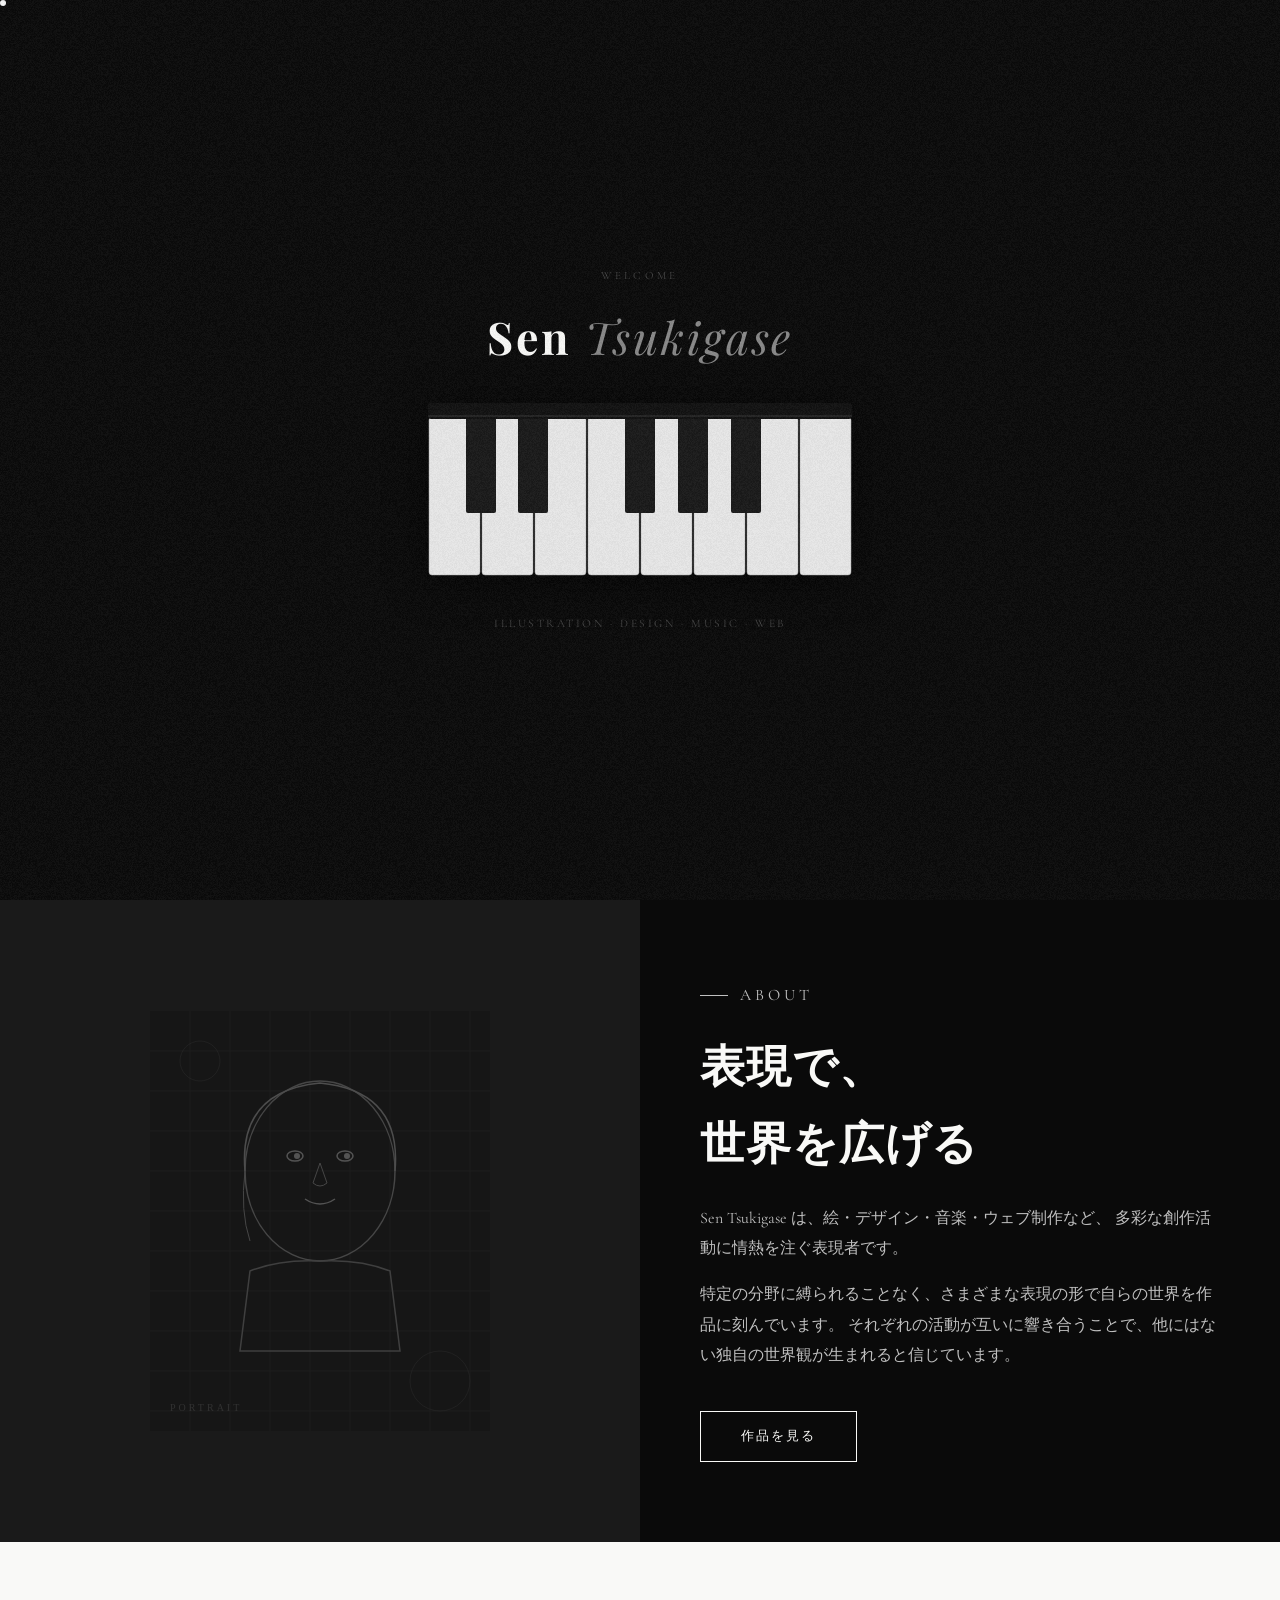
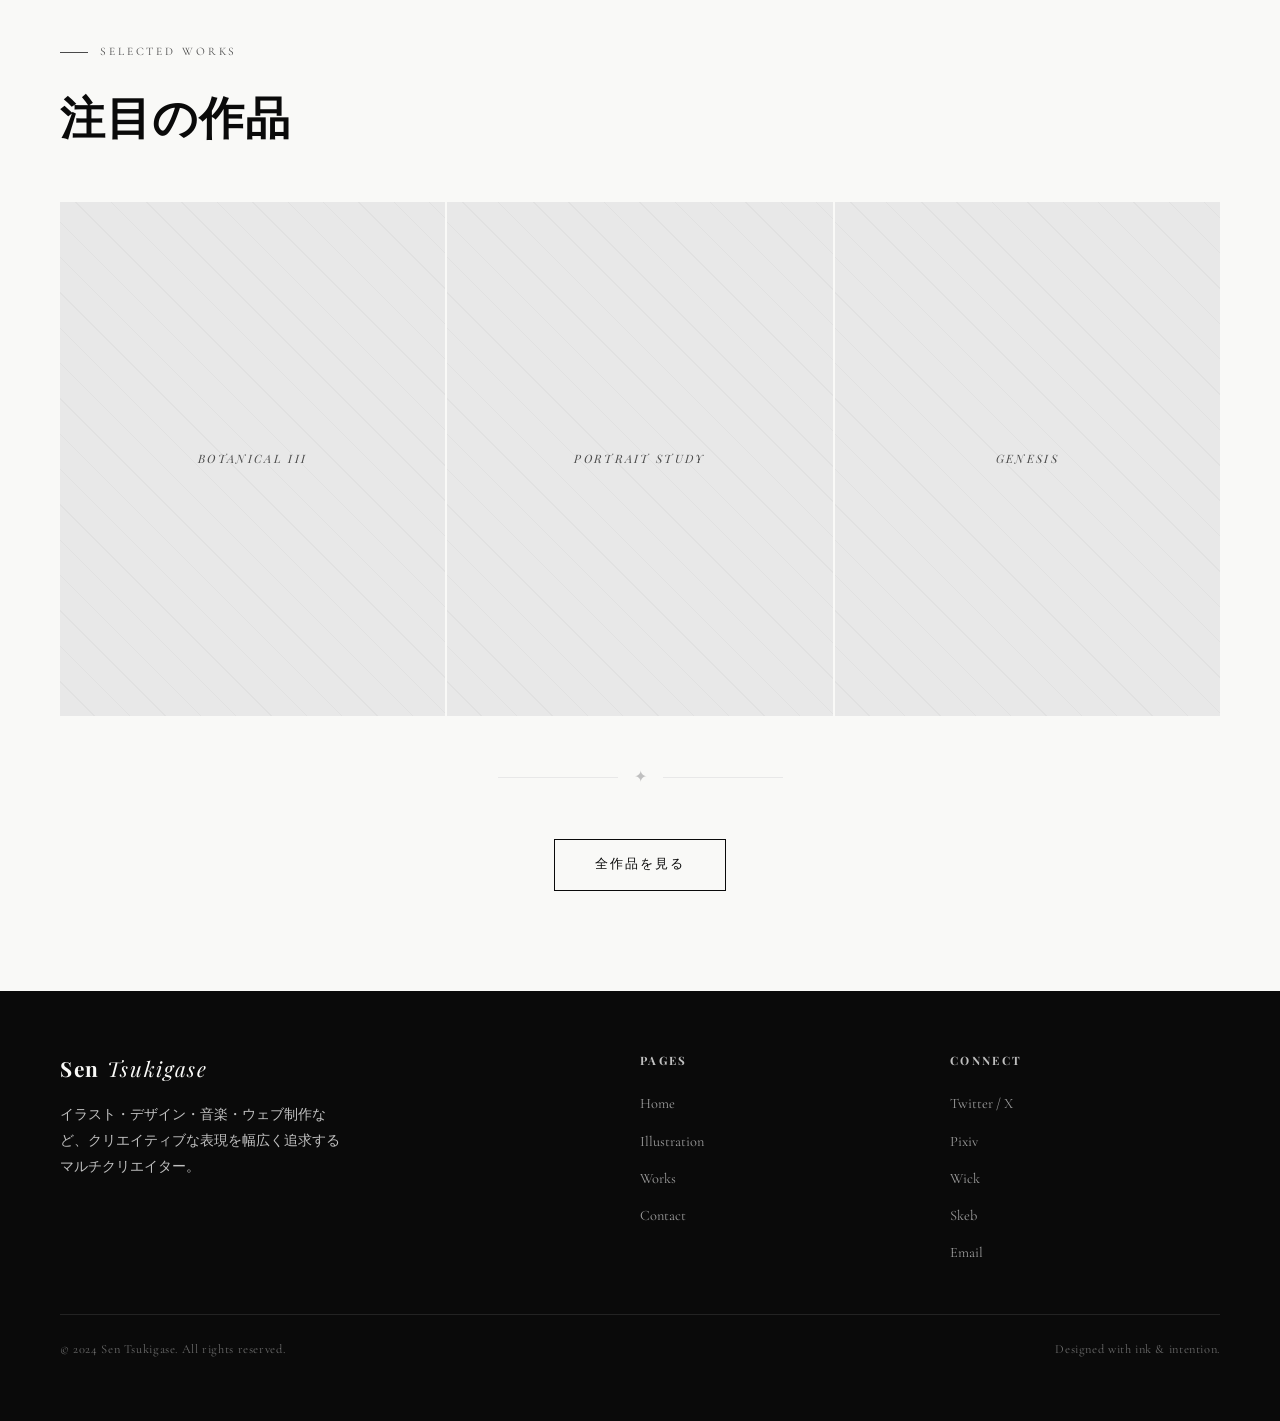
==== index.html @ 1cb2fd42 "add mobile nav, modal, lightbox, OGP, 404" ====
<!DOCTYPE html>
<html lang="ja">
<head>
  <meta charset="UTF-8" />
  <meta name="viewport" content="width=device-width, initial-scale=1.0" />
  <title>Sen Tsukigase — Illustrator</title>
  <meta name="description" content="イラスト・デザイン・音楽・ウェブ制作など、クリエイティブな表現を幅広く追求するマルチクリエイター。" />
  <meta property="og:type" content="website" />
  <meta property="og:title" content="Sen Tsukigase — Illustrator" />
  <meta property="og:description" content="イラスト・デザイン・音楽・ウェブ制作など、クリエイティブな表現を幅広く追求するマルチクリエイター。" />
  <meta property="og:site_name" content="Sen Tsukigase" />
  <meta property="og:locale" content="ja_JP" />
  <meta name="twitter:card" content="summary_large_image" />
  <meta name="twitter:site" content="@Tukigase1000" />
  <meta name="twitter:title" content="Sen Tsukigase — Illustrator" />
  <meta name="twitter:description" content="イラスト・デザイン・音楽・ウェブ制作など、クリエイティブな表現を幅広く追求するマルチクリエイター。" />
  <link rel="preconnect" href="https://fonts.googleapis.com" />
  <link rel="preconnect" href="https://fonts.gstatic.com" crossorigin />
  <link href="https://fonts.googleapis.com/css2?family=Playfair+Display:ital,wght@0,400;0,700;1,400&family=Cormorant+Garamond:ital,wght@0,300;0,400;0,600;1,300;1,400&display=swap" rel="stylesheet" />
  <link rel="stylesheet" href="styles.css" />
  <script src="https://identity.netlify.com/v1/netlify-identity-widget.js"></script>
</head>
<body>

  <!-- ===== PIANO INTRO ===== -->
  <div id="piano-intro" aria-hidden="true">
    <div class="pi-scene">
      <p class="pi-over-label">Welcome</p>
      <h2 class="pi-name">Sen <em>Tsukigase</em></h2>
      <div class="pi-stage">
        <svg class="pi-svg" viewBox="0 0 424 180" xmlns="http://www.w3.org/2000/svg">
          <!-- White keys: C D E F G A B C -->
          <g class="pk pk-w1"><rect x="1"   y="14" width="51" height="158" fill="#e8e8e8" stroke="#aaa" stroke-width="0.5" rx="3"/></g>
          <g class="pk pk-w2"><rect x="54"  y="14" width="51" height="158" fill="#e8e8e8" stroke="#aaa" stroke-width="0.5" rx="3"/></g>
          <g class="pk pk-w3"><rect x="107" y="14" width="51" height="158" fill="#e8e8e8" stroke="#aaa" stroke-width="0.5" rx="3"/></g>
          <g class="pk pk-w4"><rect x="160" y="14" width="51" height="158" fill="#e8e8e8" stroke="#aaa" stroke-width="0.5" rx="3"/></g>
          <g class="pk pk-w5"><rect x="213" y="14" width="51" height="158" fill="#e8e8e8" stroke="#aaa" stroke-width="0.5" rx="3"/></g>
          <g class="pk pk-w6"><rect x="266" y="14" width="51" height="158" fill="#e8e8e8" stroke="#aaa" stroke-width="0.5" rx="3"/></g>
          <g class="pk pk-w7"><rect x="319" y="14" width="51" height="158" fill="#e8e8e8" stroke="#aaa" stroke-width="0.5" rx="3"/></g>
          <g class="pk pk-w8"><rect x="372" y="14" width="51" height="158" fill="#e8e8e8" stroke="#aaa" stroke-width="0.5" rx="3"/></g>
          <!-- Black keys: C# D# F# G# A# -->
          <g class="pk pk-b1"><rect x="38"  y="14" width="30" height="96" fill="#1a1a1a" rx="2"/></g>
          <g class="pk pk-b2"><rect x="90"  y="14" width="30" height="96" fill="#1a1a1a" rx="2"/></g>
          <g class="pk pk-b3"><rect x="197" y="14" width="30" height="96" fill="#1a1a1a" rx="2"/></g>
          <g class="pk pk-b4"><rect x="250" y="14" width="30" height="96" fill="#1a1a1a" rx="2"/></g>
          <g class="pk pk-b5"><rect x="303" y="14" width="30" height="96" fill="#1a1a1a" rx="2"/></g>
          <!-- Piano body bar (renders on top of key tops) -->
          <rect x="0" y="0" width="424" height="16" fill="#111" rx="3"/>
          <line x1="0" y1="13" x2="424" y2="13" stroke="#2a2a2a" stroke-width="1.5"/>
        </svg>
        <div class="pi-notes">
          <span class="pi-note" style="--nd:0.50s;--nx:6%">♪</span>
          <span class="pi-note" style="--nd:0.80s;--nx:31%">♫</span>
          <span class="pi-note" style="--nd:1.10s;--nx:56%">♩</span>
          <span class="pi-note" style="--nd:1.40s;--nx:69%">♪</span>
          <span class="pi-note" style="--nd:1.70s;--nx:44%">♫</span>
          <span class="pi-note" style="--nd:2.00s;--nx:19%">♩</span>
          <span class="pi-note" style="--nd:2.30s;--nx:81%">♪</span>
          <span class="pi-note" style="--nd:2.60s;--nx:94%">♫</span>
        </div>
      </div>
      <p class="pi-tagline">Illustration · Design · Music · Web</p>
    </div>
  </div>

  <!-- ===== HEADER ===== -->
  <header>
    <a href="index.html" class="logo">Sen <span>Tsukigase</span></a>
    <nav>
      <ul>
        <li><a href="index.html" class="active">Home</a></li>
        <li><a href="illustration.html">Illustration</a></li>
        <li><a href="works.html">Works</a></li>
        <li><a href="contact.html">Contact</a></li>
      </ul>
    </nav>
  </header>

  <!-- ===== MAIN ===== -->
  <main>

    <!-- HERO -->
    <section class="hero">
      <div class="hero-bg"></div>
      <div class="hero-content">
        <p class="hero-eyebrow" data-reveal="up">Illustration · Design · Music · Web</p>
        <h1 class="hero-title">
          <span class="t-line"><span class="t-word">Creative</span></span>
          <span class="t-line"><em class="t-word">without limits</em></span>
        </h1>
        <p class="hero-sub" data-reveal="up" data-reveal-delay="300">ジャンルを超えて、自分だけの表現を追い求めるマルチクリエイター。</p>
        <div style="display:flex;gap:16px;justify-content:center;flex-wrap:wrap;" data-reveal="up" data-reveal-delay="450">
          <a href="works.html" class="btn btn-fill">View Works</a>
          <a href="contact.html" class="btn">Get in Touch</a>
        </div>
      </div>
    </section>

    <!-- ABOUT STRIP -->
    <div class="about-strip">
      <div class="about-image" data-reveal="left">
        <!-- Portrait placeholder illustration -->
        <svg width="340" height="420" viewBox="0 0 340 420" fill="none" xmlns="http://www.w3.org/2000/svg">
          <!-- Background texture lines -->
          <rect width="340" height="420" fill="#111"/>
          <line x1="0" y1="40" x2="340" y2="40" stroke="#222" stroke-width="1"/>
          <line x1="0" y1="80" x2="340" y2="80" stroke="#222" stroke-width="1"/>
          <line x1="0" y1="120" x2="340" y2="120" stroke="#222" stroke-width="1"/>
          <line x1="0" y1="160" x2="340" y2="160" stroke="#222" stroke-width="1"/>
          <line x1="0" y1="200" x2="340" y2="200" stroke="#222" stroke-width="1"/>
          <line x1="0" y1="240" x2="340" y2="240" stroke="#222" stroke-width="1"/>
          <line x1="0" y1="280" x2="340" y2="280" stroke="#222" stroke-width="1"/>
          <line x1="0" y1="320" x2="340" y2="320" stroke="#222" stroke-width="1"/>
          <line x1="0" y1="360" x2="340" y2="360" stroke="#222" stroke-width="1"/>
          <line x1="0" y1="400" x2="340" y2="400" stroke="#222" stroke-width="1"/>
          <!-- Vertical lines -->
          <line x1="40" y1="0" x2="40" y2="420" stroke="#222" stroke-width="1"/>
          <line x1="80" y1="0" x2="80" y2="420" stroke="#222" stroke-width="1"/>
          <line x1="120" y1="0" x2="120" y2="420" stroke="#222" stroke-width="1"/>
          <line x1="160" y1="0" x2="160" y2="420" stroke="#222" stroke-width="1"/>
          <line x1="200" y1="0" x2="200" y2="420" stroke="#222" stroke-width="1"/>
          <line x1="240" y1="0" x2="240" y2="420" stroke="#222" stroke-width="1"/>
          <line x1="280" y1="0" x2="280" y2="420" stroke="#222" stroke-width="1"/>
          <line x1="320" y1="0" x2="320" y2="420" stroke="#222" stroke-width="1"/>
          <!-- Stylized face -->
          <ellipse cx="170" cy="160" rx="75" ry="90" fill="none" stroke="#888" stroke-width="1.5"/>
          <!-- Eyes -->
          <ellipse cx="145" cy="145" rx="8" ry="5" fill="none" stroke="#aaa" stroke-width="1.5"/>
          <ellipse cx="195" cy="145" rx="8" ry="5" fill="none" stroke="#aaa" stroke-width="1.5"/>
          <circle cx="147" cy="145" r="3" fill="#aaa"/>
          <circle cx="197" cy="145" r="3" fill="#aaa"/>
          <!-- Nose -->
          <path d="M170 152 L163 172 Q170 178 177 172 Z" fill="none" stroke="#888" stroke-width="1"/>
          <!-- Mouth -->
          <path d="M155 188 Q170 198 185 188" fill="none" stroke="#aaa" stroke-width="1.5"/>
          <!-- Hair -->
          <path d="M95 160 Q88 80 170 72 Q252 80 245 160" fill="none" stroke="#999" stroke-width="1.5"/>
          <path d="M95 160 Q90 200 100 230" fill="none" stroke="#888" stroke-width="1"/>
          <!-- Shoulders / body -->
          <path d="M100 260 Q130 248 170 250 Q210 248 240 260 L250 340 L90 340 Z" fill="none" stroke="#777" stroke-width="1.5"/>
          <!-- Decorative elements -->
          <circle cx="50" cy="50" r="20" fill="none" stroke="#444" stroke-width="0.5"/>
          <circle cx="290" cy="370" r="30" fill="none" stroke="#444" stroke-width="0.5"/>
          <text x="20" y="400" font-family="serif" font-size="10" fill="#555" letter-spacing="3">PORTRAIT</text>
        </svg>
      </div>
      <div class="about-text" data-reveal="right">
        <p class="section-label">About</p>
        <h2 class="section-title">表現で、<br>世界を広げる</h2>
        <p>
          Sen Tsukigase は、絵・デザイン・音楽・ウェブ制作など、
          多彩な創作活動に情熱を注ぐ表現者です。
        </p>
        <p>
          特定の分野に縛られることなく、さまざまな表現の形で自らの世界を作品に刻んでいます。
          それぞれの活動が互いに響き合うことで、他にはない独自の世界観が生まれると信じています。
        </p>
        <a href="works.html" class="btn">作品を見る</a>
      </div>
    </div>

    <!-- FEATURED WORKS -->
    <section class="featured">
      <p class="section-label" data-reveal="up">Selected Works</p>
      <h2 class="section-title" data-reveal="up" data-reveal-delay="120">注目の作品</h2>
      <div class="works-grid" id="featuredGrid"></div>
      <div class="ornament" data-reveal="fade">✦</div>
      <div style="text-align:center;" data-reveal="up">
        <a href="works.html" class="btn">全作品を見る</a>
      </div>
    </section>


  </main>

  <!-- ===== FOOTER ===== -->
  <footer>
    <div class="footer-inner">
      <div class="footer-brand">
        <a href="index.html" class="logo">Sen <span>Tsukigase</span></a>
        <p>イラスト・デザイン・音楽・ウェブ制作など、クリエイティブな表現を幅広く追求するマルチクリエイター。</p>
      </div>
      <div class="footer-col">
        <h4>Pages</h4>
        <ul>
          <li><a href="index.html">Home</a></li>
          <li><a href="illustration.html">Illustration</a></li>
          <li><a href="works.html">Works</a></li>
          <li><a href="contact.html">Contact</a></li>
        </ul>
      </div>
      <div class="footer-col">
        <h4>Connect</h4>
        <ul>
          <li><a href="https://x.com/Tukigase1000" target="_blank" rel="noopener noreferrer">Twitter / X</a></li>
          <li><a href="https://www.pixiv.net/users/48445663" target="_blank" rel="noopener noreferrer">Pixiv</a></li>
          <li><a href="https://wick-share.com/sns/share/i3G26Jcv" target="_blank" rel="noopener noreferrer">Wick</a></li>
          <li><a href="https://skeb.jp/@TukiTuki1000" target="_blank" rel="noopener noreferrer">Skeb</a></li>
          <li><a href="contact.html">Email</a></li>
        </ul>
      </div>
    </div>
    <div class="footer-bottom">
      <p>&copy; 2024 Sen Tsukigase. All rights reserved.</p>
      <p>Designed with ink &amp; intention.</p>
    </div>
  </footer>


  <script src="reveal.js" defer></script>
  <script src="interactions.js" defer></script>
  <script>
    // Netlify Identity: ログイン後に管理画面へリダイレクト
    if (window.netlifyIdentity) {
      window.netlifyIdentity.on('init', user => {
        if (!user) {
          window.netlifyIdentity.on('login', () => {
            document.location.href = '/admin/';
          });
        }
      });
    }

    // Featured works を JSON から動的生成
    async function loadFeatured() {
      try {
        const res = await fetch('/data/works.json');
        if (!res.ok) throw new Error();
        const data = await res.json();
        const items = (data.items || []).slice(0, 3);
        const grid = document.getElementById('featuredGrid');

        items.forEach((work, i) => {
          const div = document.createElement('div');
          div.className = 'work-item';
          div.dataset.reveal = 'up';
          if (i > 0) div.dataset.revealDelay = String(i * 120);

          if (work.image) {
            const img = document.createElement('img');
            img.src = work.image;
            img.alt = work.title || '';
            img.loading = 'lazy';
            div.appendChild(img);
          } else {
            const ph = document.createElement('div');
            ph.className = 'work-placeholder';
            const t = document.createElement('span');
            t.textContent = work.title || '';
            ph.appendChild(t);
            div.appendChild(ph);
          }

          const overlay = document.createElement('div');
          overlay.className = 'work-overlay';
          const h3 = document.createElement('h3');
          h3.textContent = work.title || '';
          const p = document.createElement('p');
          p.textContent = [work.medium, work.year].filter(Boolean).join(' · ');
          overlay.appendChild(h3);
          overlay.appendChild(p);
          div.appendChild(overlay);

          grid.appendChild(div);
        });

        if (window.initReveal) window.initReveal();
      } catch {
        // フォールバック：グリッドは空のまま
      }
    }

    loadFeatured();

    (function () {
      var intro = document.getElementById('piano-intro');
      var title = document.querySelector('.hero-title');

      function revealTitle(delay) {
        setTimeout(function () {
          if (title) title.classList.add('title-revealed');
        }, delay);
      }

      if (sessionStorage.getItem('pianoShown')) {
        intro.remove();
        revealTitle(120);
      } else {
        function closePiano() {
          if (intro.classList.contains('pi-out')) return;
          sessionStorage.setItem('pianoShown', '1');
          intro.classList.add('pi-out');
          setTimeout(function () { if (intro.parentNode) intro.remove(); }, 1000);
          revealTitle(1100);
        }

        intro.addEventListener('click', closePiano);
        setTimeout(closePiano, 2800);
      }
    }());
  </script>
</body>
</html>
---- styles.css ----
/* ===== RESET & BASE ===== */
*, *::before, *::after {
  box-sizing: border-box;
  margin: 0;
  padding: 0;
}

:root {
  --black: #0a0a0a;
  --dark: #1a1a1a;
  --mid: #4a4a4a;
  --light: #c0c0c0;
  --pale: #e8e8e8;
  --white: #f9f9f7;
  --accent: #2a2a2a;
  --font-serif: 'Playfair Display', 'Georgia', serif;
  --font-sans: 'Cormorant Garamond', 'Times New Roman', serif;
  --transition: 0.3s ease;
}

html {
  scroll-behavior: smooth;
}

body {
  font-family: var(--font-sans);
  background-color: var(--white);
  color: var(--black);
  line-height: 1.7;
  font-size: 16px;
}

a {
  color: inherit;
  text-decoration: none;
}

img {
  display: block;
  max-width: 100%;
}

/* ===== TYPOGRAPHY ===== */
h1, h2, h3, h4 {
  font-family: var(--font-serif);
  font-weight: 700;
  letter-spacing: 0.02em;
}

/* ===== HEADER / NAV ===== */
header {
  position: fixed;
  top: 0;
  left: 0;
  right: 0;
  z-index: 100;
  background-color: var(--white);
  border-bottom: 1px solid var(--pale);
  display: flex;
  align-items: center;
  justify-content: space-between;
  padding: 0 60px;
  height: 70px;
}

.logo {
  font-family: var(--font-serif);
  font-size: 1.4rem;
  font-weight: 700;
  letter-spacing: 0.08em;
  color: var(--black);
}

.logo span {
  font-weight: 300;
  font-style: italic;
}

nav ul {
  list-style: none;
  display: flex;
  gap: 40px;
}

nav a {
  font-size: 0.82rem;
  letter-spacing: 0.12em;
  text-transform: uppercase;
  color: var(--mid);
  transition: color var(--transition);
  position: relative;
}

nav a::after {
  content: '';
  position: absolute;
  bottom: -3px;
  left: 0;
  width: 0;
  height: 1px;
  background: var(--black);
  transition: width var(--transition);
}

nav a:hover,
nav a.active {
  color: var(--black);
}

nav a:hover::after,
nav a.active::after {
  width: 100%;
}

/* ===== MAIN CONTENT ===== */
main {
  padding-top: 70px;
}

/* ===== HERO ===== */
.hero {
  min-height: calc(100vh - 70px);
  display: flex;
  align-items: center;
  justify-content: center;
  position: relative;
  overflow: hidden;
  background-color: var(--white);
}

.hero-bg {
  position: absolute;
  inset: 0;
  background:
    repeating-linear-gradient(
      0deg,
      transparent,
      transparent 60px,
      rgba(0,0,0,0.03) 60px,
      rgba(0,0,0,0.03) 61px
    ),
    repeating-linear-gradient(
      90deg,
      transparent,
      transparent 60px,
      rgba(0,0,0,0.03) 60px,
      rgba(0,0,0,0.03) 61px
    );
}

.hero-content {
  position: relative;
  text-align: center;
  max-width: 800px;
  padding: 40px;
}

.hero-eyebrow {
  font-size: 0.78rem;
  letter-spacing: 0.25em;
  text-transform: uppercase;
  color: var(--mid);
  margin-bottom: 24px;
  display: flex;
  align-items: center;
  justify-content: center;
  gap: 16px;
}

.hero-eyebrow::before,
.hero-eyebrow::after {
  content: '';
  width: 40px;
  height: 1px;
  background: var(--mid);
}

.hero-title {
  font-size: clamp(3rem, 8vw, 6rem);
  line-height: 1.1;
  letter-spacing: -0.01em;
  margin-bottom: 24px;
}

.hero-title em {
  font-style: italic;
  color: var(--mid);
}

.hero-sub {
  font-size: 1rem;
  color: var(--mid);
  letter-spacing: 0.05em;
  margin-bottom: 48px;
  font-family: var(--font-sans);
}

.btn {
  display: inline-block;
  padding: 14px 40px;
  font-size: 0.8rem;
  letter-spacing: 0.15em;
  text-transform: uppercase;
  border: 1px solid var(--black);
  color: var(--black);
  background: transparent;
  cursor: pointer;
  transition: background 0.3s ease, color 0.3s ease, border-color 0.3s ease,
              transform 0.3s ease, box-shadow 0.3s ease;
  font-family: var(--font-sans);
}

.btn:hover {
  background: var(--black);
  color: var(--white);
  transform: translateY(-3px);
  box-shadow: 0 6px 20px rgba(0, 0, 0, 0.18);
}

.btn-fill {
  background: var(--black);
  color: var(--white);
}

.btn-fill:hover {
  background: transparent;
  color: var(--black);
  border-color: var(--black);
  transform: translateY(-3px);
  box-shadow: 0 6px 20px rgba(0, 0, 0, 0.18);
}

/* ===== SECTION ===== */
section {
  padding: 100px 60px;
}

.section-label {
  font-size: 0.72rem;
  letter-spacing: 0.25em;
  text-transform: uppercase;
  color: var(--mid);
  margin-bottom: 16px;
  display: flex;
  align-items: center;
  gap: 12px;
}

.section-label::before {
  content: '';
  width: 28px;
  height: 1px;
  background: var(--mid);
}

.section-title {
  font-size: clamp(1.8rem, 4vw, 2.8rem);
  letter---spacing: -0.01em;
  margin-bottom: 48px;
}

/* ===== ABOUT STRIP ===== */
.about-strip {
  background: var(--black);
  color: var(--white);
  display: grid;
  grid-template-columns: 1fr 1fr;
  gap: 0;
  padding: 0;
}

.about-image {
  background: var(--dark);
  min-height: 500px;
  display: flex;
  align-items: center;
  justify-content: center;
  overflow: hidden;
}

.about-image svg {
  opacity: 0.4;
}

.about-text {
  padding: 80px 60px;
  display: flex;
  flex-direction: column;
  justify-content: center;
}

.about-text .section-label {
  color: var(--light);
}

.about-text .section-label::before {
  background: var(--light);
}

.about-text h2 {
  color: var(--white);
  margin-bottom: 24px;
}

.about-text p {
  color: var(--light);
  line-height: 1.9;
  margin-bottom: 16px;
  font-size: 1rem;
}

.about-text .btn {
  border-color: var(--white);
  color: var(--white);
  margin-top: 24px;
  align-self: flex-start;
}

.about-text .btn:hover {
  background: var(--white);
  color: var(--black);
}

/* ===== FEATURED WORKS ===== */
.featured {
  padding: 100px 60px;
}

.works-grid {
  display: grid;
  grid-template-columns: repeat(3, 1fr);
  gap: 2px;
  margin-top: 48px;
}

.work-item {
  position: relative;
  overflow: hidden;
  background: var(--pale);
  aspect-ratio: 3/4;
  cursor: pointer;
}

.work-item svg {
  width: 100%;
  height: 100%;
  object-fit: cover;
  transition: transform 0.6s ease;
}

.work-overlay {
  position: absolute;
  inset: 0;
  background: rgba(10,10,10,0.7);
  display: flex;
  flex-direction: column;
  align-items: center;
  justify-content: center;
  opacity: 0;
  transition: opacity var(--transition);
  padding: 24px;
  text-align: center;
}

.work-overlay h3 {
  color: var(--white);
  font-size: 1.1rem;
  margin-bottom: 8px;
}

.work-overlay p {
  color: var(--light);
  font-size: 0.82rem;
  letter-spacing: 0.1em;
  text-transform: uppercase;
}

.work-item:hover .work-overlay {
  opacity: 1;
}

.work-item:hover svg {
  transform: scale(1.05);
}

/* ===== TESTIMONIAL ===== */
.testimonial {
  background: var(--pale);
  text-align: center;
  padding: 100px 60px;
}

.testimonial blockquote {
  max-width: 700px;
  margin: 0 auto;
  font-size: clamp(1.3rem, 3vw, 2rem);
  font-family: var(--font-serif);
  font-style: italic;
  line-height: 1.5;
  color: var(--dark);
  margin-bottom: 32px;
}

.testimonial cite {
  font-size: 0.8rem;
  letter-spacing: 0.2em;
  text-transform: uppercase;
  color: var(--mid);
  font-style: normal;
}

/* ===== WORKS PAGE ===== */
.page-hero {
  padding: 80px 60px 60px;
  border-bottom: 1px solid var(--pale);
}

.page-hero h1 {
  font-size: clamp(2.5rem, 6vw, 5rem);
  margin-bottom: 16px;
}

.page-hero p {
  color: var(--mid);
  max-width: 500px;
  font-size: 1rem;
}

.filter-bar {
  padding: 32px 60px;
  display: flex;
  gap: 8px;
  border-bottom: 1px solid var(--pale);
  flex-wrap: wrap;
}

.filter-btn {
  padding: 8px 20px;
  font-size: 0.78rem;
  letter-spacing: 0.12em;
  text-transform: uppercase;
  border: 1px solid var(--pale);
  background: transparent;
  cursor: pointer;
  transition: all var(--transition);
  color: var(--mid);
  font-family: var(--font-sans);
}

.filter-btn:hover,
.filter-btn.active {
  border-color: var(--black);
  color: var(--black);
  background: var(--black);
  color: var(--white);
}

.works-masonry {
  padding: 60px;
  display: grid;
  grid-template-columns: repeat(auto-fill, minmax(300px, 1fr));
  gap: 2px;
}

.masonry-item {
  position: relative;
  overflow: hidden;
  background: var(--pale);
  cursor: pointer;
}

.masonry-item:nth-child(3n+1) { aspect-ratio: 3/4; }
.masonry-item:nth-child(3n+2) { aspect-ratio: 4/3; }
.masonry-item:nth-child(3n)   { aspect-ratio: 1/1; }

.masonry-item svg {
  width: 100%;
  height: 100%;
  transition: transform 0.6s ease;
}

.masonry-overlay {
  position: absolute;
  bottom: 0;
  left: 0;
  right: 0;
  padding: 24px;
  background: linear-gradient(transparent, rgba(0,0,0,0.8));
  transform: translateY(100%);
  transition: transform var(--transition);
}

.masonry-overlay h3 {
  color: var(--white);
  font-size: 1rem;
  margin-bottom: 4px;
}

.masonry-overlay span {
  color: var(--light);
  font-size: 0.75rem;
  letter-spacing: 0.1em;
  text-transform: uppercase;
}

.masonry-item:hover .masonry-overlay {
  transform: translateY(0);
}

.masonry-item:hover svg {
  transform: scale(1.04);
}

/* ===== CONTACT PAGE ===== */
.contact-layout {
  display: grid;
  grid-template-columns: 1fr 1fr;
  min-height: calc(100vh - 70px - 140px);
}

.contact-info {
  padding: 80px 60px;
  background: var(--black);
  color: var(--white);
}

.contact-info h1 {
  font-size: clamp(2rem, 4vw, 3.5rem);
  color: var(--white);
  margin-bottom: 24px;
}

.contact-info p {
  color: var(--light);
  line-height: 1.9;
  margin-bottom: 48px;
}

.contact-detail {
  display: flex;
  flex-direction: column;
  gap: 28px;
  margin-top: 40px;
}

.contact-detail-item h4 {
  font-size: 0.72rem;
  letter-spacing: 0.2em;
  text-transform: uppercase;
  color: var(--light);
  margin-bottom: 6px;
}

.contact-detail-item p {
  color: var(--white);
  font-size: 1rem;
  margin: 0;
}

.divider-h {
  height: 1px;
  background: rgba(255,255,255,0.15);
  margin: 32px 0;
}

.social-links {
  display: flex;
  gap: 16px;
  margin-top: 40px;
}

.social-link {
  width: 40px;
  height: 40px;
  border: 1px solid rgba(255,255,255,0.3);
  display: flex;
  align-items: center;
  justify-content: center;
  color: var(--light);
  font-size: 0.75rem;
  letter-spacing: 0.05em;
  transition: all var(--transition);
}

.social-link:hover {
  border-color: var(--white);
  color: var(--white);
  background: rgba(255,255,255,0.1);
}

.contact-form {
  padding: 80px 60px;
  background: var(--white);
}

.contact-form h2 {
  font-size: 1.6rem;
  margin-bottom: 40px;
}

.form-group {
  margin-bottom: 28px;
}

.form-group label {
  display: block;
  font-size: 0.75rem;
  letter-spacing: 0.15em;
  text-transform: uppercase;
  color: var(--mid);
  margin-bottom: 10px;
}

.form-group input,
.form-group textarea,
.form-group select {
  width: 100%;
  padding: 14px 0;
  border: none;
  border-bottom: 1px solid var(--pale);
  background: transparent;
  font-family: var(--font-sans);
  font-size: 1rem;
  color: var(--black);
  outline: none;
  transition: border-color var(--transition);
  resize: none;
}

.form-group input:focus,
.form-group textarea:focus,
.form-group select:focus {
  border-bottom-color: var(--black);
}

.form-group textarea {
  height: 120px;
}

.form-row {
  display: grid;
  grid-template-columns: 1fr 1fr;
  gap: 24px;
}

/* ===== SHOP PAGE ===== */
.shop-hero {
  padding: 80px 60px 40px;
  display: flex;
  justify-content: space-between;
  align-items: flex-end;
  border-bottom: 1px solid var(--pale);
}

.shop-hero h1 {
  font-size: clamp(2.5rem, 6vw, 5rem);
}

.shop-hero p {
  color: var(--mid);
  max-width: 300px;
  text-align: right;
}

.shop-grid {
  padding: 60px;
  display: grid;
  grid-template-columns: repeat(auto-fill, minmax(280px, 1fr));
  gap: 40px 24px;
}

.product-card {
  cursor: pointer;
}

.product-image {
  background: var(--pale);
  aspect-ratio: 3/4;
  overflow: hidden;
  position: relative;
  margin-bottom: 20px;
}

.product-image svg {
  width: 100%;
  height: 100%;
  transition: transform 0.5s ease;
}

.product-badge {
  position: absolute;
  top: 16px;
  left: 16px;
  background: var(--black);
  color: var(--white);
  font-size: 0.68rem;
  letter-spacing: 0.1em;
  text-transform: uppercase;
  padding: 4px 10px;
}

.product-card:hover .product-image svg {
  transform: scale(1.04);
}

.product-info h3 {
  font-family: var(--font-serif);
  font-size: 1.1rem;
  margin-bottom: 6px;
}

.product-meta {
  display: flex;
  justify-content: space-between;
  align-items: center;
  margin-top: 12px;
}

.product-price {
  font-size: 1.1rem;
  font-weight: 700;
  color: var(--dark);
}

.product-type {
  font-size: 0.72rem;
  letter-spacing: 0.12em;
  text-transform: uppercase;
  color: var(--mid);
}

.add-to-cart {
  width: 100%;
  padding: 12px;
  margin-top: 14px;
  border: 1px solid var(--black);
  background: transparent;
  font-family: var(--font-sans);
  font-size: 0.78rem;
  letter-spacing: 0.12em;
  text-transform: uppercase;
  cursor: pointer;
  transition: all var(--transition);
  color: var(--black);
}

.add-to-cart:hover {
  background: var(--black);
  color: var(--white);
}

/* ===== CART BAR ===== */
.cart-bar {
  position: fixed;
  bottom: 0;
  left: 0;
  right: 0;
  background: var(--black);
  color: var(--white);
  padding: 16px 60px;
  display: flex;
  align-items: center;
  justify-content: space-between;
  transform: translateY(100%);
  transition: transform var(--transition);
  z-index: 90;
}

.cart-bar.visible {
  transform: translateY(0);
}

.cart-info {
  font-size: 0.85rem;
  letter-spacing: 0.05em;
}

.cart-actions {
  display: flex;
  gap: 16px;
}

.cart-btn {
  padding: 10px 28px;
  font-size: 0.78rem;
  letter-spacing: 0.12em;
  text-transform: uppercase;
  border: 1px solid rgba(255,255,255,0.4);
  background: transparent;
  color: var(--white);
  cursor: pointer;
  font-family: var(--font-sans);
  transition: all var(--transition);
}

.cart-btn:hover {
  border-color: var(--white);
  background: rgba(255,255,255,0.1);
}

.cart-btn.primary {
  background: var(--white);
  color: var(--black);
  border-color: var(--white);
}

.cart-btn.primary:hover {
  background: var(--pale);
}

/* ===== FOOTER ===== */
footer {
  background: var(--black);
  color: var(--white);
  padding: 60px;
}

.footer-inner {
  display: grid;
  grid-template-columns: 2fr 1fr 1fr;
  gap: 40px;
  margin-bottom: 48px;
}

.footer-brand .logo {
  color: var(--white);
  font-size: 1.3rem;
  display: block;
  margin-bottom: 16px;
}

.footer-brand p {
  color: var(--light);
  font-size: 0.9rem;
  line-height: 1.8;
  max-width: 280px;
}

.footer-col h4 {
  font-size: 0.72rem;
  letter-spacing: 0.2em;
  text-transform: uppercase;
  color: var(--light);
  margin-bottom: 20px;
}

.footer-col ul {
  list-style: none;
  display: flex;
  flex-direction: column;
  gap: 10px;
}

.footer-col a {
  color: rgba(255,255,255,0.6);
  font-size: 0.9rem;
  transition: color var(--transition);
}

.footer-col a:hover {
  color: var(--white);
}

.footer-bottom {
  border-top: 1px solid rgba(255,255,255,0.1);
  padding-top: 24px;
  display: flex;
  justify-content: space-between;
  align-items: center;
}

.footer-bottom p {
  color: rgba(255,255,255,0.4);
  font-size: 0.78rem;
  letter-spacing: 0.05em;
}

/* ===== DECORATIVE ===== */
.ornament {
  display: flex;
  align-items: center;
  justify-content: center;
  gap: 16px;
  color: var(--light);
  margin: 48px 0;
}

.ornament::before,
.ornament::after {
  content: '';
  flex: 1;
  max-width: 120px;
  height: 1px;
  background: var(--pale);
}

/* ===== RESPONSIVE ===== */
@media (max-width: 900px) {
  header { padding: 0 24px; }
  nav ul { gap: 20px; }

  section,
  .featured,
  .works-masonry,
  .shop-grid { padding: 60px 24px; }

  .about-strip { grid-template-columns: 1fr; }
  .about-image { min-height: 300px; }
  .about-text { padding: 48px 24px; }

  .contact-layout { grid-template-columns: 1fr; }
  .contact-info,
  .contact-form { padding: 48px 24px; }
  .form-row { grid-template-columns: 1fr; }

  .shop-hero { flex-direction: column; align-items: flex-start; padding: 48px 24px 24px; }
  .shop-hero p { text-align: left; max-width: none; margin-top: 12px; }

  .cart-bar { padding: 16px 24px; }

  .footer-inner { grid-template-columns: 1fr 1fr; }
  footer { padding: 40px 24px; }

  .page-hero,
  .filter-bar { padding-left: 24px; padding-right: 24px; }

  .works-grid { grid-template-columns: 1fr 1fr; }
  .footer-bottom { flex-direction: column; gap: 8px; text-align: center; }
}

@media (max-width: 600px) {
  header { height: 56px; }
  main { padding-top: 56px; }
  nav ul { gap: 14px; }
  nav a { font-size: 0.72rem; }
  .logo { font-size: 1.1rem; }
  .works-grid { grid-template-columns: 1fr; }
  .footer-inner { grid-template-columns: 1fr; }
}

/* ===== IMAGE SUPPORT ===== */
.masonry-item img,
.work-item img {
  width: 100%;
  height: 100%;
  object-fit: cover;
  display: block;
  transition: transform 0.6s ease;
}

.masonry-item:hover img,
.work-item:hover img {
  transform: scale(1.04);
}

.work-placeholder {
  width: 100%;
  height: 100%;
  min-height: 200px;
  background: var(--pale);
  display: flex;
  align-items: center;
  justify-content: center;
  position: relative;
  overflow: hidden;
}

.work-placeholder::before {
  content: '';
  position: absolute;
  inset: 0;
  background: repeating-linear-gradient(
    45deg,
    transparent,
    transparent 24px,
    rgba(0, 0, 0, 0.03) 24px,
    rgba(0, 0, 0, 0.03) 25px
  );
}

.work-placeholder span {
  font-family: var(--font-serif);
  font-size: 0.72rem;
  letter-spacing: 0.2em;
  text-transform: uppercase;
  color: var(--mid);
  font-style: italic;
  position: relative;
  text-align: center;
  padding: 16px 24px;
}

/* ===== HERO INK SPLATTERS ===== */
.hero-ink {
  position: absolute;
  inset: 0;
  width: 100%;
  height: 100%;
  pointer-events: none;
  z-index: 0;
}

.ink-blob {
  transform-box: fill-box;
  transform-origin: center;
  opacity: 0;
  transform: scale(0);
}

.hero-ink.ink-active .ink-blob {
  animation: ink-splat 1.6s cubic-bezier(0.25, 1, 0.5, 1) forwards;
}

@keyframes ink-splat {
  0%   { opacity: 0; transform: scale(0); }
  40%  { opacity: 0.85; }
  100% { opacity: 1; transform: scale(1); }
}

@media (prefers-reduced-motion: reduce) {
  .hero-ink.ink-active .ink-blob {
    animation: none;
    opacity: 1;
    transform: scale(1);
  }
}

/* ===== HERO TITLE SPLIT ===== */
.hero-title .t-line {
  display: block;
  overflow: hidden;
  padding-bottom: 0.06em;
}

.hero-title .t-word {
  display: block;
  opacity: 0;
  transform: translateY(112%);
}

.hero-title.title-revealed .t-line:nth-child(1) .t-word {
  animation: hero-line-in 1.1s cubic-bezier(0.16, 1, 0.3, 1) forwards;
}

.hero-title.title-revealed .t-line:nth-child(2) .t-word {
  animation: hero-line-in 1.1s cubic-bezier(0.16, 1, 0.3, 1) 0.22s forwards;
}

@keyframes hero-line-in {
  to { opacity: 1; transform: translateY(0); }
}

@media (prefers-reduced-motion: reduce) {
  .hero-title .t-word {
    opacity: 1 !important;
    transform: none !important;
    animation: none !important;
  }
}

/* ===== SCROLL REVEAL ===== */
html { overflow-x: hidden; }

[data-reveal] {
  opacity: 0;
  transition: opacity 2.6s cubic-bezier(0.22, 0.61, 0.36, 1),
              transform 2.6s cubic-bezier(0.22, 0.61, 0.36, 1);
}

[data-reveal="up"]    { transform: translateY(48px); }
[data-reveal="left"]  { transform: translateX(-90px); }
[data-reveal="right"] { transform: translateX(90px); }
[data-reveal="fade"]  { transform: none; }

[data-reveal].revealed {
  opacity: 1;
  transform: none;
}

@media (prefers-reduced-motion: reduce) {
  [data-reveal] { opacity: 1 !important; transform: none !important; transition: none !important; }
}

/* ===== SCROLL PROGRESS ===== */
.scroll-progress {
  position: fixed;
  top: 0; left: 0;
  height: 2px;
  width: 0;
  background: var(--black);
  z-index: 200;
  pointer-events: none;
  transition: width 0.08s linear;
}

/* ===== PAGE CURTAIN ===== */
.page-curtain {
  position: fixed;
  inset: 0;
  background: var(--black);
  z-index: 99997;
  pointer-events: none;
  will-change: transform;
}

/* ===== 3D CARD SHINE ===== */
.card-shine {
  position: absolute;
  inset: 0;
  pointer-events: none;
  z-index: 1;
}

/* ===== CUSTOM SCROLLBAR ===== */
::-webkit-scrollbar       { width: 4px; }
::-webkit-scrollbar-track { background: transparent; }
::-webkit-scrollbar-thumb { background: var(--pale); border-radius: 2px; }
::-webkit-scrollbar-thumb:hover { background: var(--mid); }

/* ===== FILM GRAIN ===== */
.grain-overlay {
  position: fixed;
  inset: 0;
  pointer-events: none;
  z-index: 99996;
  opacity: 0.038;
  background-repeat: repeat;
  background-size: 180px 180px;
  animation: grain-shift 0.4s steps(1) infinite;
}

@keyframes grain-shift {
  0%   { background-position: 0 0; }
  25%  { background-position: -35px 20px; }
  50%  { background-position: 20px -30px; }
  75%  { background-position: -20px -20px; }
}

/* ===== HEADER GLASS SCROLL ===== */
header {
  transition: height 0.4s ease, background-color 0.4s ease,
              box-shadow 0.4s ease, border-bottom-color 0.4s ease;
}

header.scrolled {
  height: 54px;
  background-color: rgba(249, 249, 247, 0.80);
  backdrop-filter: blur(14px);
  -webkit-backdrop-filter: blur(14px);
  box-shadow: 0 1px 28px rgba(0, 0, 0, 0.07);
  border-bottom-color: transparent;
}

@media (max-width: 600px) {
  header.scrolled { height: 46px; }
}

/* ===== INK DROP ===== */
.ink-drop {
  position: fixed;
  width: 10px;
  height: 10px;
  margin: -5px 0 0 -5px;
  border-radius: 50%;
  background: #fff;
  pointer-events: none;
  z-index: 99995;
  mix-blend-mode: difference;
  animation: ink-bloom 0.7s cubic-bezier(0.25, 0.46, 0.45, 0.94) forwards;
}

@keyframes ink-bloom {
  0%   { transform: scale(0);  opacity: 0.5; }
  55%  { transform: scale(7);  opacity: 0.1; }
  100% { transform: scale(10); opacity: 0;   }
}

/* ===== CUSTOM CURSOR ===== */
@media (pointer: fine) {
  * { cursor: none !important; }

  .cursor-dot {
    position: fixed;
    top: 0; left: 0;
    width: 6px; height: 6px;
    background: #fff;
    border-radius: 50%;
    pointer-events: none;
    z-index: 99999;
    will-change: transform;
    transition: opacity 0.3s;
    mix-blend-mode: difference;
  }

  .cursor-ring {
    position: fixed;
    top: 0; left: 0;
    width: 32px; height: 32px;
    border: 1px solid #fff;
    border-radius: 50%;
    pointer-events: none;
    z-index: 99998;
    will-change: transform;
    transition: opacity 0.3s;
    mix-blend-mode: difference;
  }
}

/* ===== PIANO INTRO ===== */
#piano-intro {
  position: fixed;
  inset: 0;
  z-index: 9999;
  background: #0a0a0a;
  display: flex;
  align-items: center;
  justify-content: center;
  animation: piIn 1.4s ease-out forwards;
  cursor: pointer;
}

#piano-intro.pi-out {
  animation: piOut 1.3s ease-in forwards;
  pointer-events: none;
}

@keyframes piIn {
  from { opacity: 0; transform: scale(0.97); }
  to   { opacity: 1; transform: scale(1); }
}

@keyframes piOut {
  from { opacity: 1; }
  to   { opacity: 0; }
}

.pi-scene {
  text-align: center;
  padding: 0 24px;
  max-width: 480px;
  width: 100%;
}

.pi-over-label {
  font-size: 0.7rem;
  letter-spacing: 0.3em;
  text-transform: uppercase;
  color: #444;
  margin-bottom: 14px;
  animation: piSlideIn 1.1s ease-out 0.5s both;
}

.pi-name {
  font-family: 'Playfair Display', Georgia, serif;
  font-size: clamp(1.6rem, 5vw, 2.8rem);
  font-weight: 700;
  color: #f9f9f7;
  letter-spacing: 0.06em;
  margin-bottom: 28px;
  animation: piSlideIn 1.1s ease-out 0.7s both;
}

.pi-name em {
  font-style: italic;
  font-weight: 300;
  color: #888;
}

@keyframes piSlideIn {
  from { opacity: 0; transform: translateY(6px) scale(0.98); }
  to   { opacity: 1; transform: translateY(0)   scale(1); }
}

.pi-stage {
  position: relative;
  display: inline-block;
  animation: piSlideIn 1.1s ease-out 0.9s both;
}

.pi-notes {
  position: absolute;
  inset: 0;
  pointer-events: none;
  overflow: visible;
}

.pi-note {
  position: absolute;
  top: 18%;
  left: var(--nx, 50%);
  color: rgba(255, 255, 255, 0.65);
  font-size: 1.3rem;
  opacity: 0;
  animation: noteFloat 2.2s ease-out var(--nd, 0s) 1 forwards;
}

@keyframes noteFloat {
  0%   { opacity: 0;   transform: translateY(0); }
  15%  { opacity: 0.7; }
  60%  { opacity: 0.4; }
  100% { opacity: 0;   transform: translateY(-90px); }
}

.pi-svg {
  display: block;
  width: min(424px, 92vw);
  height: auto;
  filter: drop-shadow(0 6px 20px rgba(0, 0, 0, 0.7));
}

@keyframes wKeyPress {
  0%, 100% { transform: translateY(0);   fill: #e8e8e8; }
  30%, 65%  { transform: translateY(6px); fill: #c8c8c8; }
}

@keyframes bKeyPress {
  0%, 100% { transform: translateY(0);   fill: #1a1a1a; }
  30%, 65%  { transform: translateY(4px); fill: #383838; }
}

/* Melody: C E G A F D B C, with black key accents */
.pk-w1 rect { animation: wKeyPress 0.55s ease-in-out 1.30s 1 both; }
.pk-w3 rect { animation: wKeyPress 0.55s ease-in-out 1.65s 1 both; }
.pk-w5 rect { animation: wKeyPress 0.55s ease-in-out 2.00s 1 both; }
.pk-w6 rect { animation: wKeyPress 0.55s ease-in-out 2.35s 1 both; }
.pk-w4 rect { animation: wKeyPress 0.55s ease-in-out 2.70s 1 both; }
.pk-w2 rect { animation: wKeyPress 0.55s ease-in-out 3.05s 1 both; }
.pk-w7 rect { animation: wKeyPress 0.55s ease-in-out 3.40s 1 both; }
.pk-w8 rect { animation: wKeyPress 0.55s ease-in-out 3.75s 1 both; }
.pk-b1 rect { animation: bKeyPress 0.45s ease-in-out 1.80s 1 both; }
.pk-b3 rect { animation: bKeyPress 0.45s ease-in-out 2.50s 1 both; }
.pk-b5 rect { animation: bKeyPress 0.35s ease 2.15s 1 both; }

.pi-tagline {
  font-size: 0.72rem;
  letter-spacing: 0.22em;
  text-transform: uppercase;
  color: #444;
  margin-top: 22px;
  animation: piSlideIn 1.1s ease-out 1.1s both;
}

/* ===== MOBILE NAV TOGGLE ===== */
.nav-toggle {
  display: none;
  position: fixed;
  top: 18px;
  right: 20px;
  flex-direction: column;
  justify-content: center;
  align-items: center;
  gap: 5px;
  width: 36px;
  height: 36px;
  background: none;
  border: none;
  cursor: pointer;
  padding: 4px;
  z-index: 10002;
}

.nav-toggle span {
  display: block;
  width: 22px;
  height: 1px;
  background: var(--black);
  transition: transform 0.35s cubic-bezier(0.76, 0, 0.24, 1),
              opacity 0.35s ease,
              background-color 0.2s ease;
  transform-origin: center;
}

.nav-toggle.open span { background: var(--white); }
.nav-toggle.open span:first-child { transform: translateY(6px) rotate(45deg); }
.nav-toggle.open span:last-child  { transform: translateY(-6px) rotate(-45deg); }

@media (max-width: 768px) {
  .nav-toggle { display: flex; }
  header nav  { display: none; }
}

@media (min-width: 769px) {
  .nav-toggle  { display: none !important; }
  .nav-overlay { display: none !important; }
}

.nav-overlay {
  position: fixed;
  inset: 0;
  background: var(--black);
  z-index: 10000;
  display: flex;
  flex-direction: column;
  align-items: center;
  justify-content: center;
  gap: 48px;
  opacity: 0;
  pointer-events: none;
  transition: opacity 0.4s cubic-bezier(0.76, 0, 0.24, 1);
}

.nav-overlay.open {
  opacity: 1;
  pointer-events: auto;
}

.nav-overlay ul {
  list-style: none;
  display: flex;
  flex-direction: column;
  gap: 20px;
  text-align: center;
  padding: 0;
}

.nav-overlay a {
  font-family: var(--font-serif);
  font-size: clamp(2rem, 10vw, 3.5rem);
  font-weight: 400;
  color: rgba(255,255,255,0.5);
  letter-spacing: 0.04em;
  transition: color 0.2s ease;
  display: block;
}

.nav-overlay a:hover,
.nav-overlay a.active { color: var(--white); }

.nav-overlay-tagline {
  font-family: var(--font-sans);
  font-size: 0.7rem;
  letter-spacing: 0.28em;
  text-transform: uppercase;
  color: rgba(255,255,255,0.2);
}

/* ===== BACK TO TOP ===== */
.back-to-top {
  position: fixed;
  bottom: 36px;
  right: 36px;
  width: 42px;
  height: 42px;
  background: var(--black);
  color: var(--white);
  border: none;
  cursor: pointer;
  font-size: 0.85rem;
  display: flex;
  align-items: center;
  justify-content: center;
  opacity: 0;
  transform: translateY(12px);
  transition: opacity 0.35s ease, transform 0.35s ease, background 0.25s ease;
  pointer-events: none;
  z-index: 500;
  letter-spacing: 0.05em;
  font-family: var(--font-sans);
}

.back-to-top.visible {
  opacity: 1;
  transform: translateY(0);
  pointer-events: auto;
}

.back-to-top:hover { background: var(--mid); }

@media (max-width: 600px) {
  .back-to-top { bottom: 20px; right: 16px; width: 36px; height: 36px; }
}

/* ===== LIGHTBOX ===== */
.lightbox-backdrop {
  display: none;
  position: fixed;
  inset: 0;
  background: rgba(0,0,0,0.96);
  z-index: 3000;
  align-items: center;
  justify-content: center;
  padding: 20px;
}

.lightbox-backdrop.open { display: flex; }

.lightbox-backdrop.open .lightbox-inner {
  animation: lb-in 0.38s cubic-bezier(0.16, 1, 0.3, 1) both;
}

@keyframes lb-in {
  from { opacity: 0; transform: scale(0.95); }
  to   { opacity: 1; transform: none; }
}

.lightbox-inner {
  max-width: 90vw;
  max-height: 90vh;
  display: flex;
  flex-direction: column;
  align-items: center;
  gap: 14px;
}

.lightbox-inner img {
  max-width: 100%;
  max-height: 82vh;
  object-fit: contain;
  display: block;
}

.lightbox-caption {
  font-family: var(--font-sans);
  font-size: 0.78rem;
  letter-spacing: 0.14em;
  text-transform: uppercase;
  color: rgba(255,255,255,0.4);
  text-align: center;
}

.lightbox-close {
  position: fixed;
  top: 16px;
  right: 20px;
  background: none;
  border: none;
  color: rgba(255,255,255,0.5);
  font-size: 1.6rem;
  cursor: pointer;
  line-height: 1;
  padding: 8px;
  transition: color 0.2s;
  z-index: 3001;
}

.lightbox-close:hover { color: #fff; }

.lightbox-prev,
.lightbox-next {
  position: fixed;
  top: 50%;
  transform: translateY(-50%);
  background: none;
  border: 1px solid rgba(255,255,255,0.18);
  color: rgba(255,255,255,0.5);
  font-size: 1rem;
  cursor: pointer;
  width: 44px;
  height: 44px;
  display: flex;
  align-items: center;
  justify-content: center;
  transition: border-color 0.2s, color 0.2s;
  z-index: 3001;
  font-family: sans-serif;
}

.lightbox-prev { left: 16px; }
.lightbox-next { right: 16px; }

.lightbox-prev:hover,
.lightbox-next:hover {
  border-color: rgba(255,255,255,0.6);
  color: #fff;
}

.lightbox-prev:disabled,
.lightbox-next:disabled { opacity: 0.2; cursor: default; }

@media (max-width: 600px) {
  .lightbox-prev { left: 4px; }
  .lightbox-next { right: 4px; }
}

/* ===== 404 PAGE ===== */
.not-found-page {
  min-height: calc(100vh - 70px);
  display: flex;
  align-items: center;
  justify-content: center;
  flex-direction: column;
  text-align: center;
  padding: 60px 24px;
  gap: 24px;
}

.not-found-code {
  font-family: var(--font-serif);
  font-size: clamp(6rem, 18vw, 12rem);
  font-weight: 700;
  color: var(--pale);
  line-height: 1;
  letter-spacing: -0.04em;
}

.not-found-title {
  font-family: var(--font-serif);
  font-size: clamp(1.2rem, 3vw, 1.8rem);
  font-weight: 400;
  color: var(--dark);
  letter-spacing: 0.02em;
}

.not-found-sub {
  font-family: var(--font-sans);
  font-size: 0.95rem;
  color: var(--mid);
  letter-spacing: 0.05em;
  max-width: 360px;
}
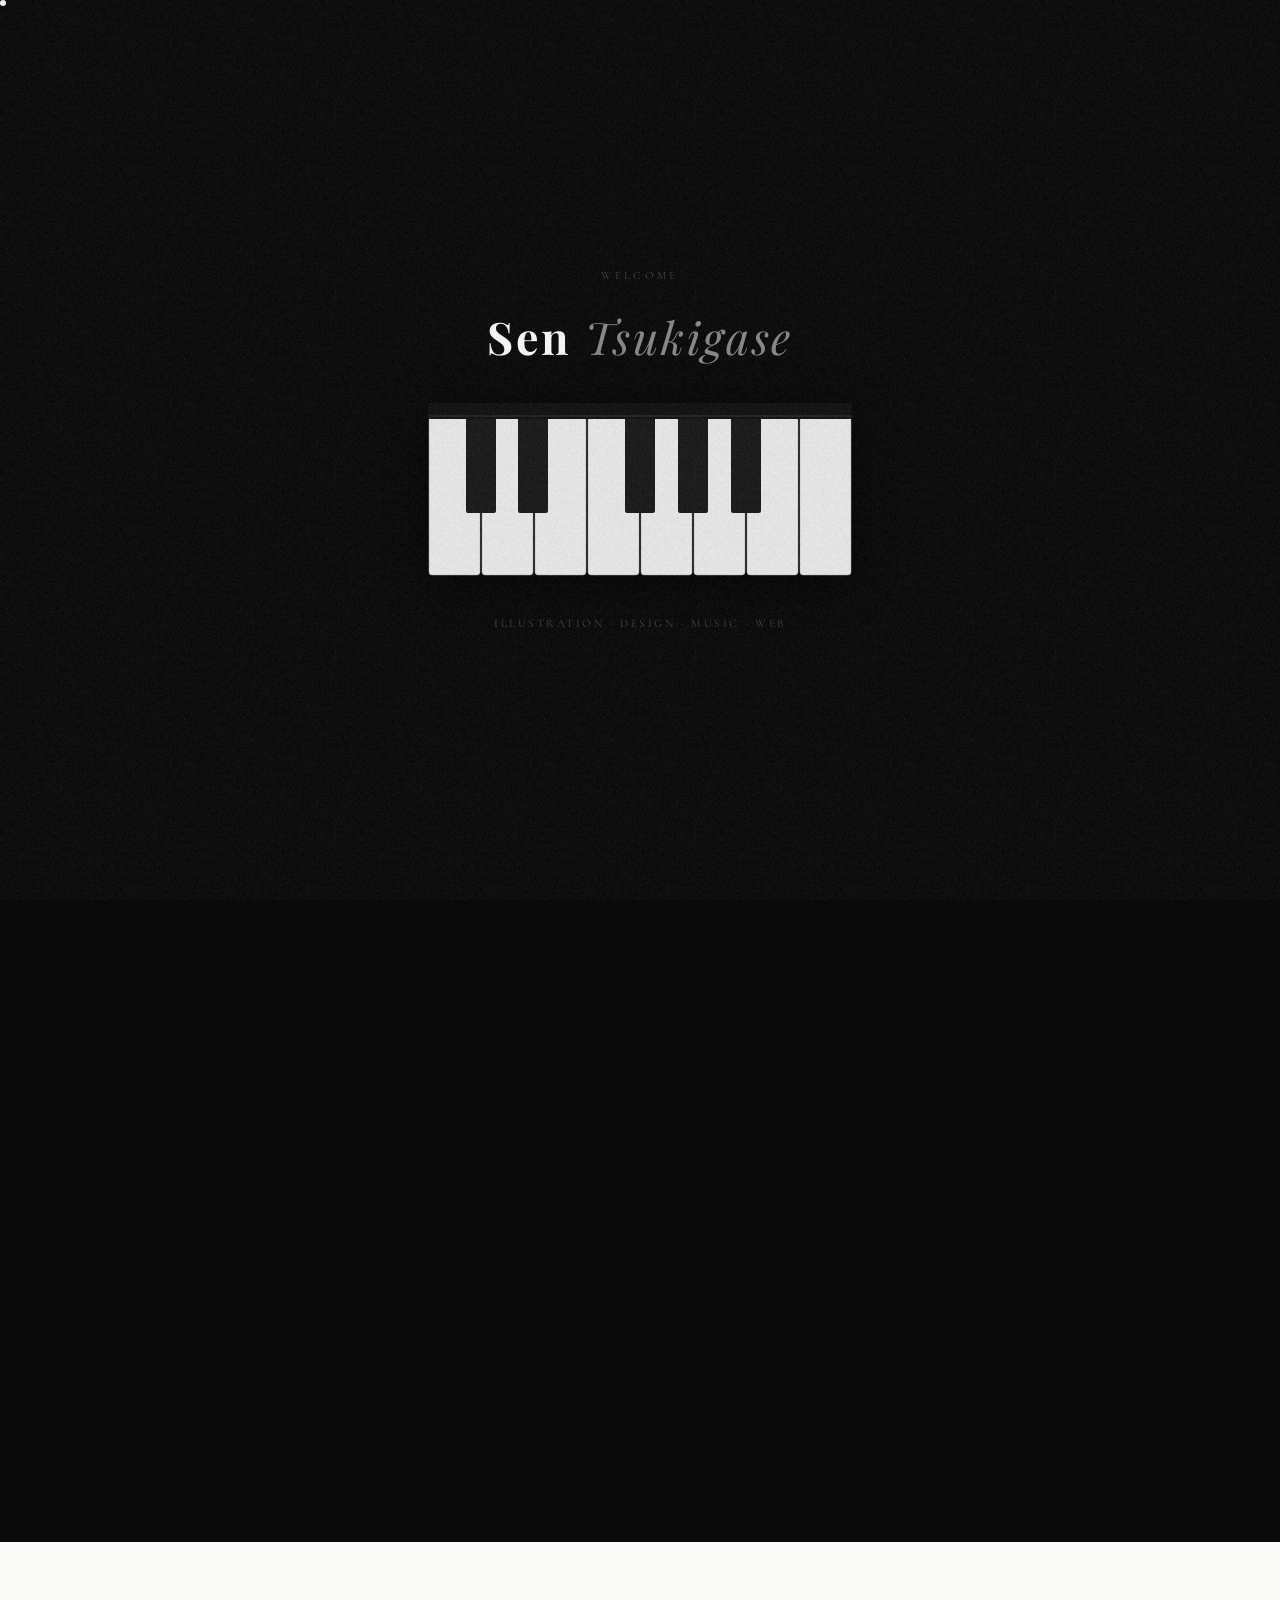
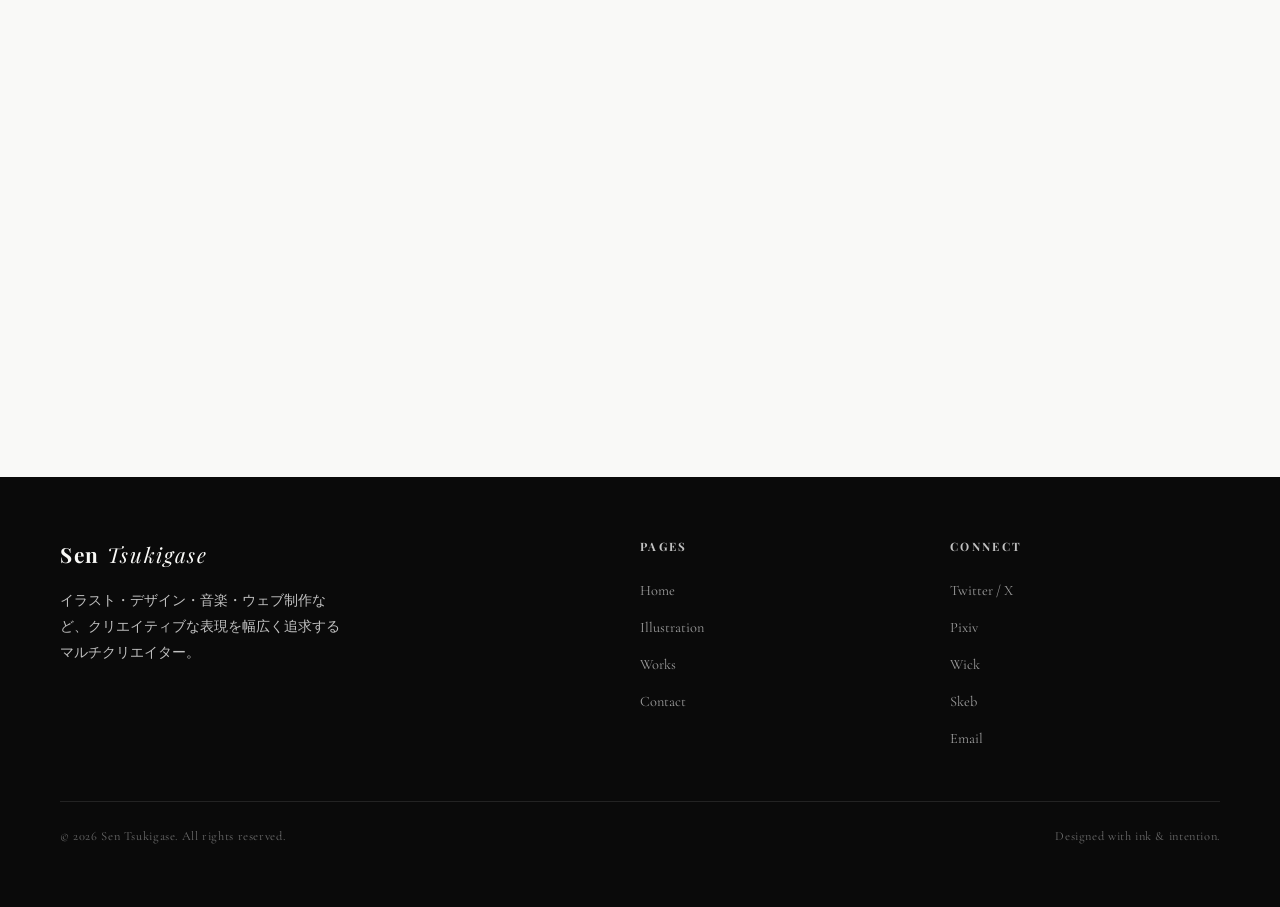
==== commit 52cd4d27: "add mobile nav, modal, lightbox, OGP, 404" ====
--- a/index.html
+++ b/index.html
@@ -201,7 +201,7 @@
       </div>
     </div>
     <div class="footer-bottom">
-      <p>&copy; 2024 Sen Tsukigase. All rights reserved.</p>
+      <p>&copy; <span class="copyright-year">2026</span> Sen Tsukigase. All rights reserved.</p>
       <p>Designed with ink &amp; intention.</p>
     </div>
   </footer>
--- a/styles.css
+++ b/styles.css
@@ -255,7 +255,7 @@
 
 .section-title {
   font-size: clamp(1.8rem, 4vw, 2.8rem);
-  letter---spacing: -0.01em;
+  letter-spacing: -0.01em;
   margin-bottom: 48px;
 }
 
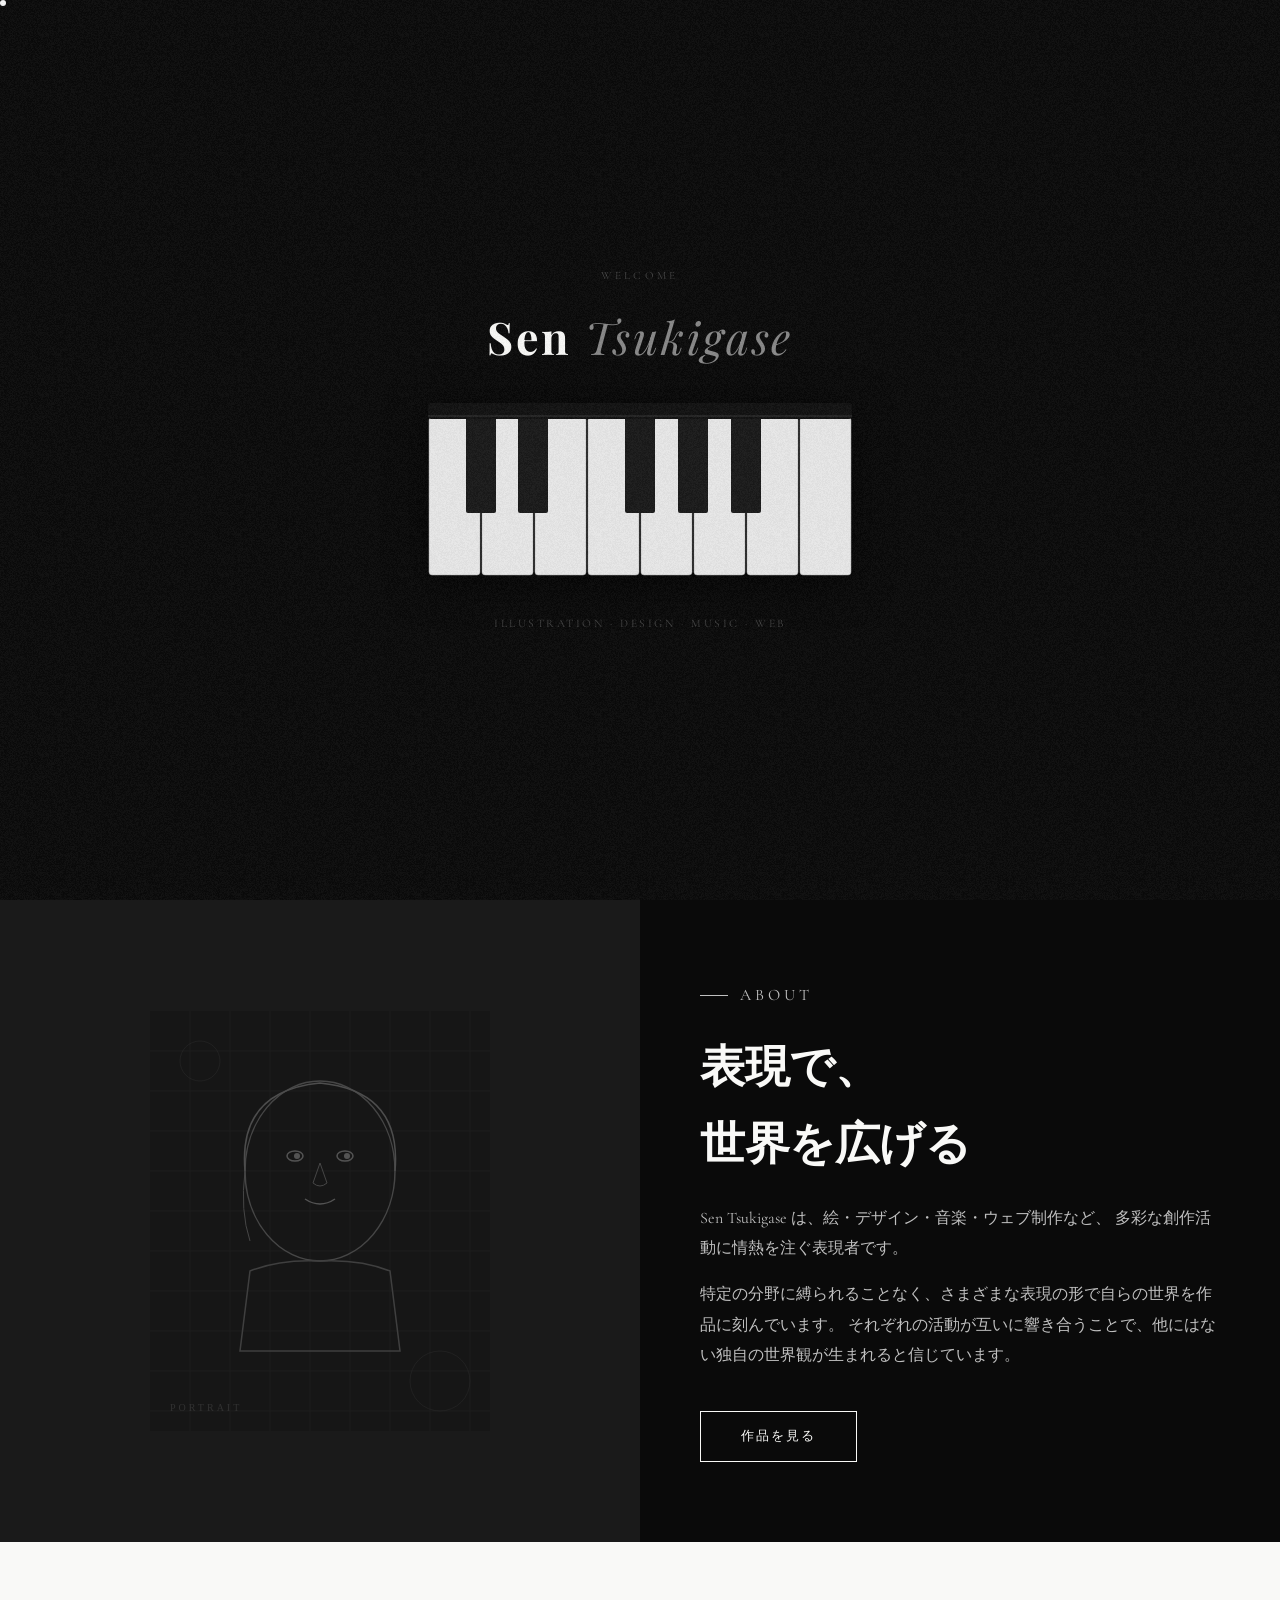
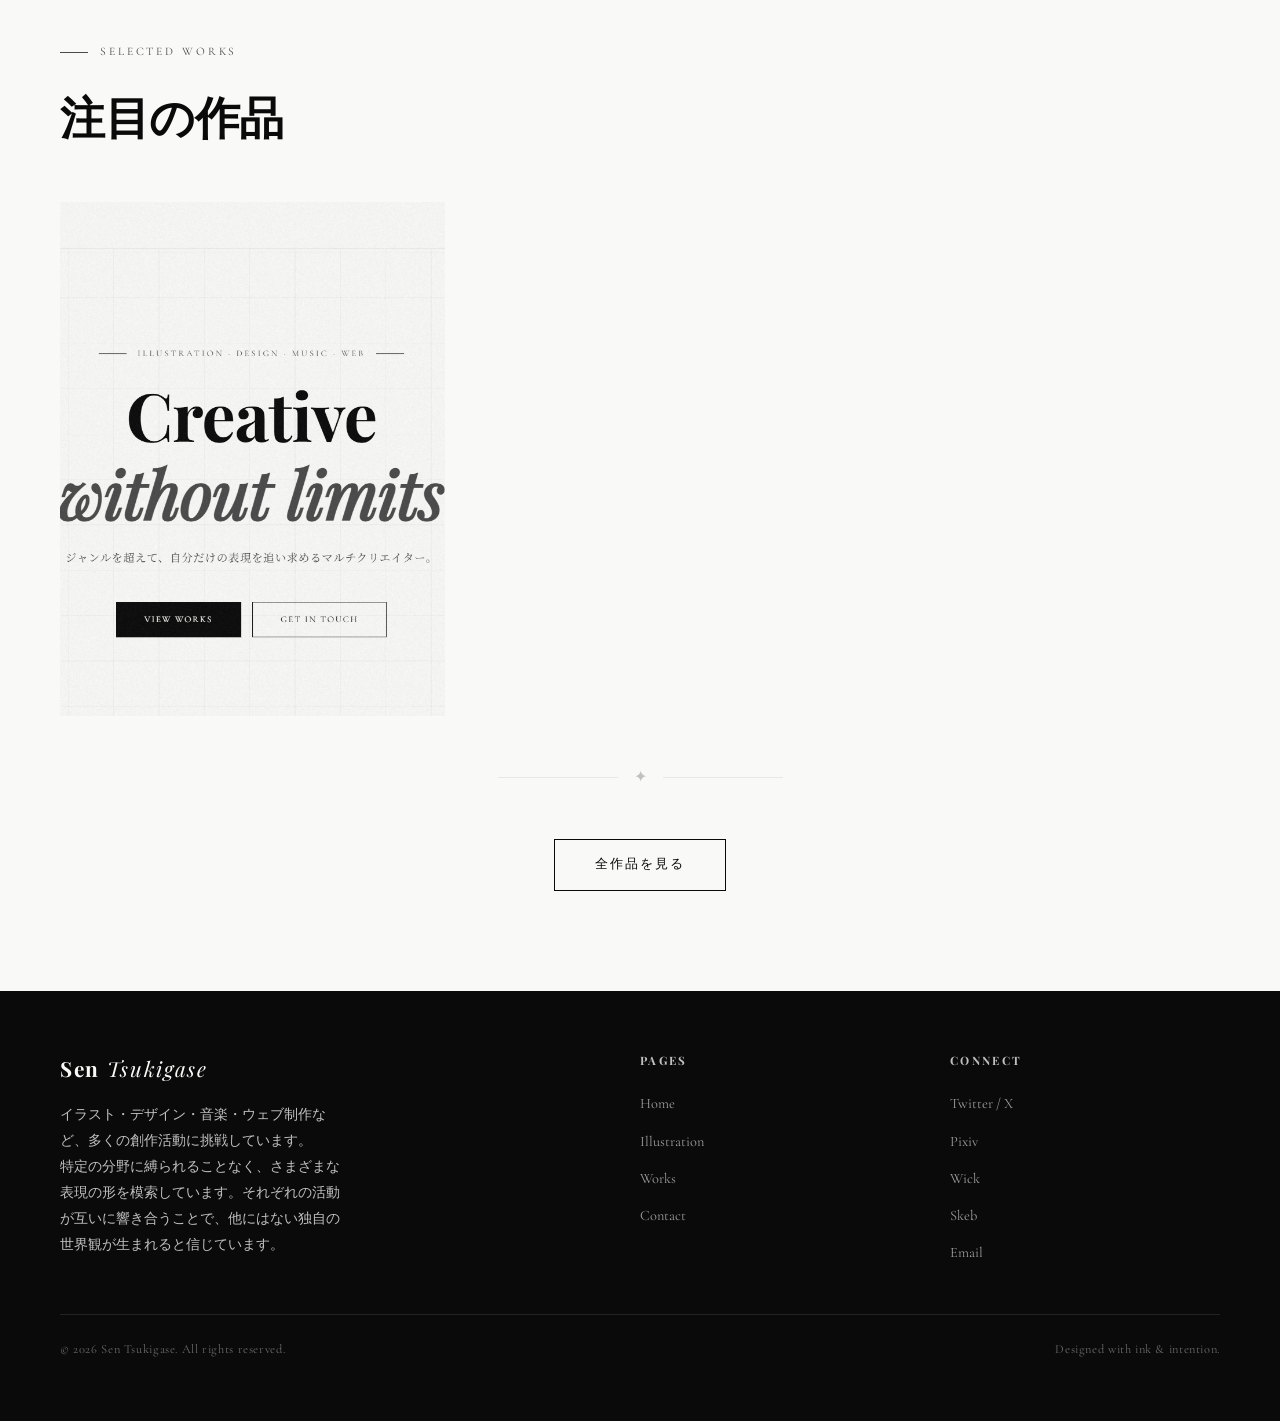
==== commit a6554f43: "Update profile description across all pages Co-Authored-By: Claude Sonnet 4.6 <noreply@anthropic.com" ====
--- a/index.html
+++ b/index.html
@@ -4,16 +4,16 @@
   <meta charset="UTF-8" />
   <meta name="viewport" content="width=device-width, initial-scale=1.0" />
   <title>Sen Tsukigase — Illustrator</title>
-  <meta name="description" content="イラスト・デザイン・音楽・ウェブ制作など、クリエイティブな表現を幅広く追求するマルチクリエイター。" />
+  <meta name="description" content="イラスト・デザイン・音楽・ウェブ制作など、多くの創作活動に挑戦しています。特定の分野に縛られることなく、さまざまな表現の形を模索しています。" />
   <meta property="og:type" content="website" />
   <meta property="og:title" content="Sen Tsukigase — Illustrator" />
-  <meta property="og:description" content="イラスト・デザイン・音楽・ウェブ制作など、クリエイティブな表現を幅広く追求するマルチクリエイター。" />
+  <meta property="og:description" content="イラスト・デザイン・音楽・ウェブ制作など、多くの創作活動に挑戦しています。特定の分野に縛られることなく、さまざまな表現の形を模索しています。" />
   <meta property="og:site_name" content="Sen Tsukigase" />
   <meta property="og:locale" content="ja_JP" />
   <meta name="twitter:card" content="summary_large_image" />
   <meta name="twitter:site" content="@Tukigase1000" />
   <meta name="twitter:title" content="Sen Tsukigase — Illustrator" />
-  <meta name="twitter:description" content="イラスト・デザイン・音楽・ウェブ制作など、クリエイティブな表現を幅広く追求するマルチクリエイター。" />
+  <meta name="twitter:description" content="イラスト・デザイン・音楽・ウェブ制作など、多くの創作活動に挑戦しています。特定の分野に縛られることなく、さまざまな表現の形を模索しています。" />
   <link rel="preconnect" href="https://fonts.googleapis.com" />
   <link rel="preconnect" href="https://fonts.gstatic.com" crossorigin />
   <link href="https://fonts.googleapis.com/css2?family=Playfair+Display:ital,wght@0,400;0,700;1,400&family=Cormorant+Garamond:ital,wght@0,300;0,400;0,600;1,300;1,400&display=swap" rel="stylesheet" />
@@ -178,7 +178,8 @@
     <div class="footer-inner">
       <div class="footer-brand">
         <a href="index.html" class="logo">Sen <span>Tsukigase</span></a>
-        <p>イラスト・デザイン・音楽・ウェブ制作など、クリエイティブな表現を幅広く追求するマルチクリエイター。</p>
+        <p>イラスト・デザイン・音楽・ウェブ制作など、多くの創作活動に挑戦しています。</p>
+        <p>特定の分野に縛られることなく、さまざまな表現の形を模索しています。それぞれの活動が互いに響き合うことで、他にはない独自の世界観が生まれると信じています。</p>
       </div>
       <div class="footer-col">
         <h4>Pages</h4>
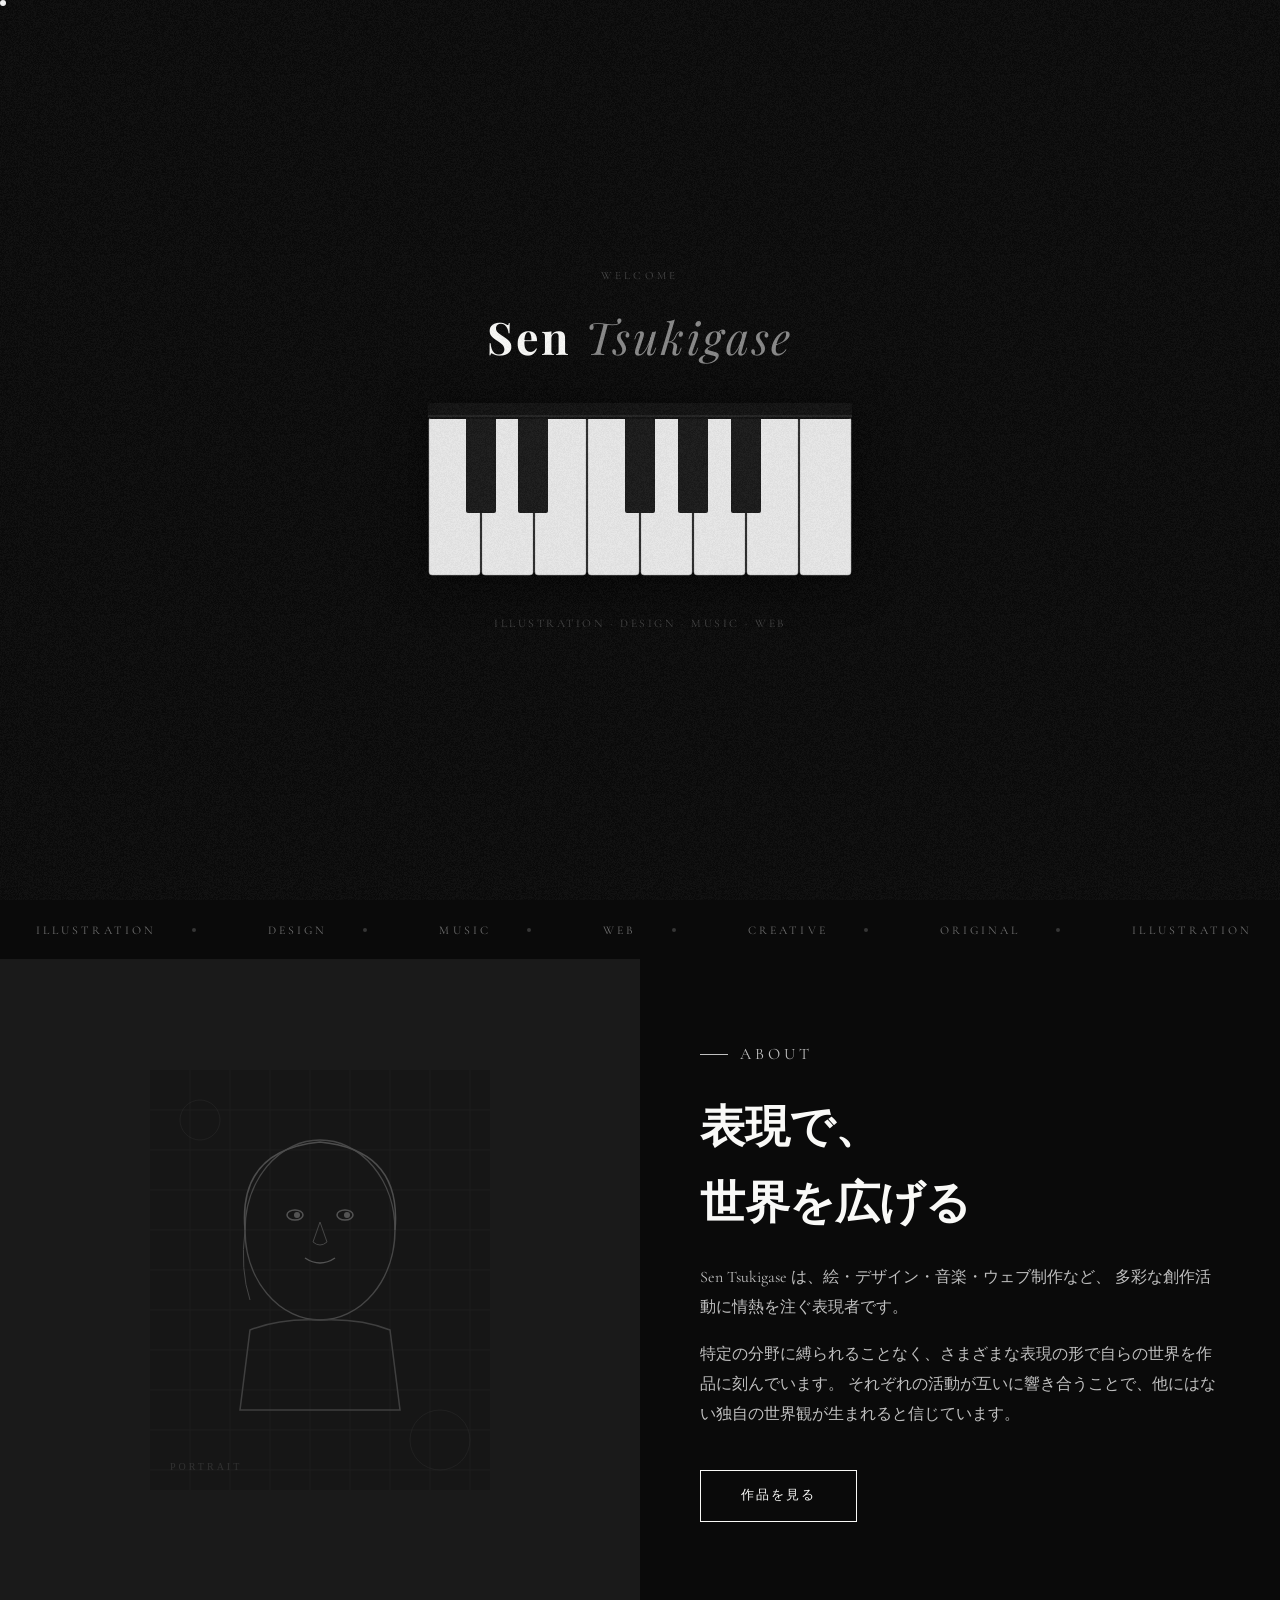
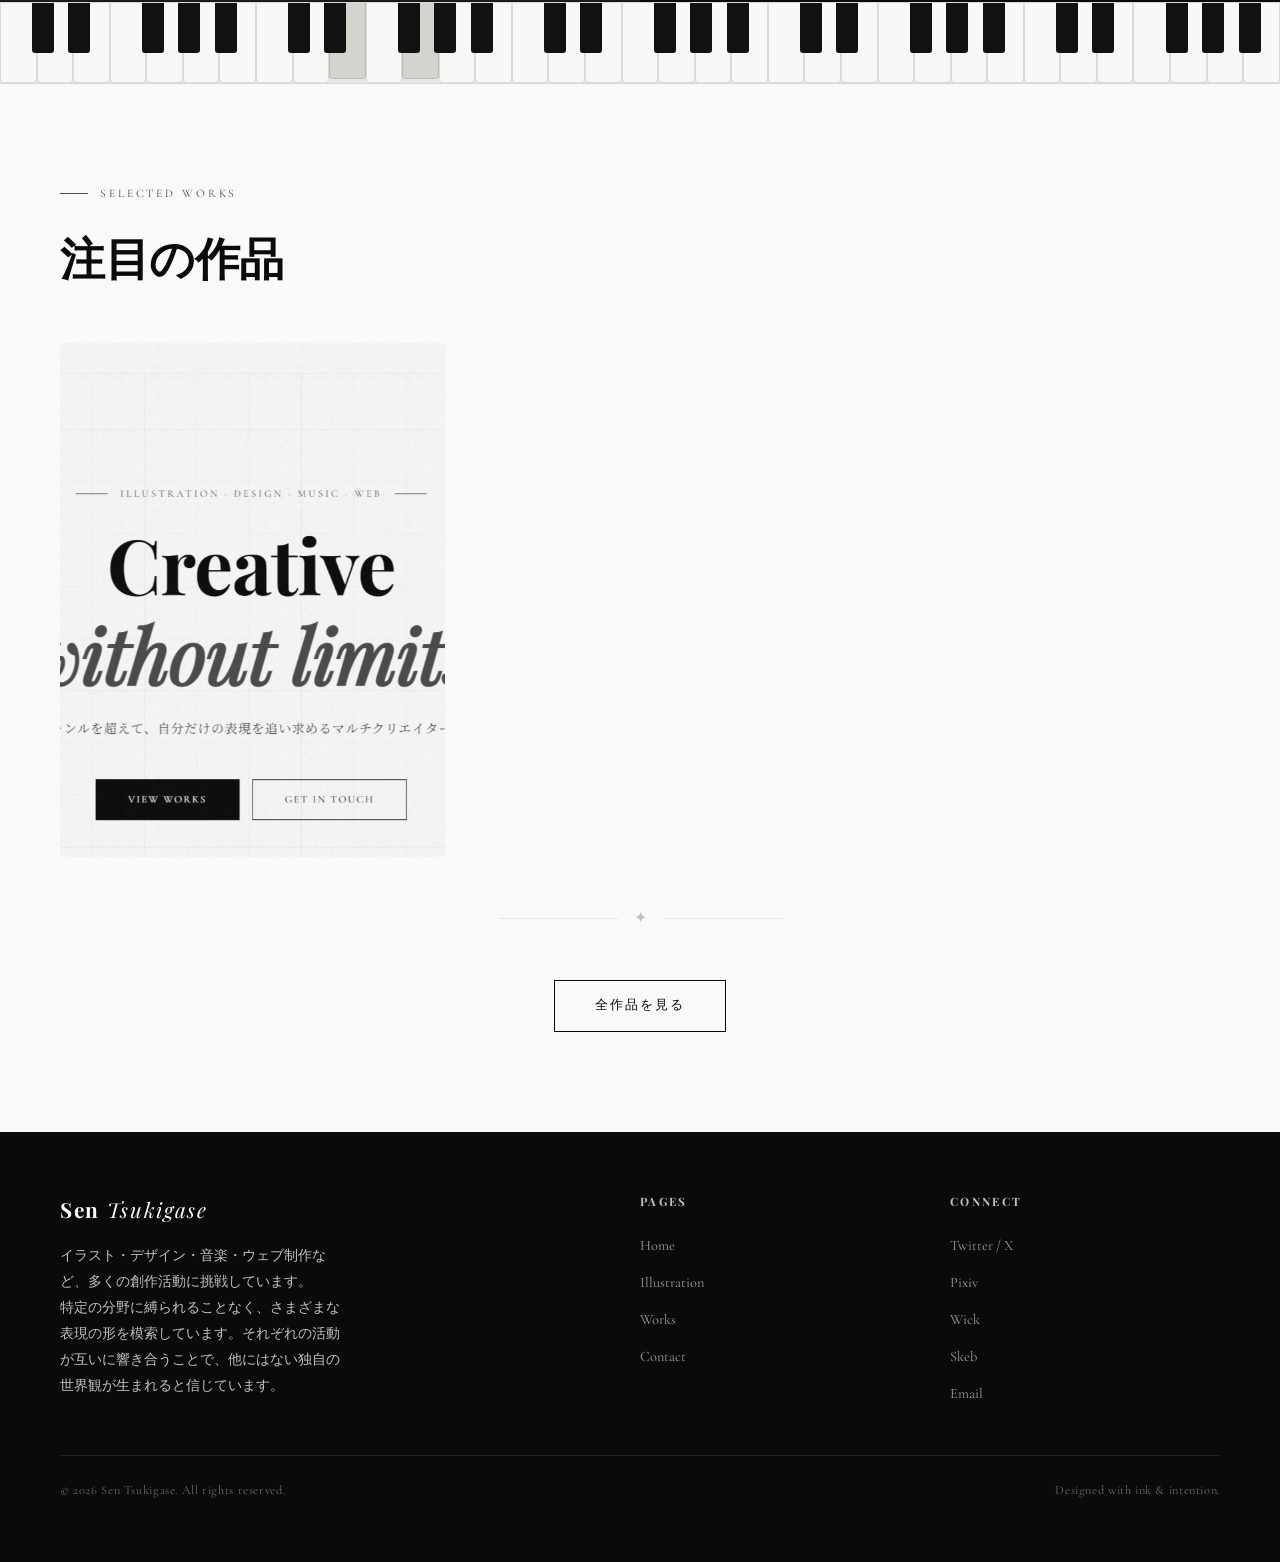
==== commit d3a8a761: "Add modal accessibility, data sync build script, and site metadata - Add role=dialog, aria-modal, fo" ====
--- a/index.html
+++ b/index.html
@@ -14,6 +14,9 @@
   <meta name="twitter:site" content="@Tukigase1000" />
   <meta name="twitter:title" content="Sen Tsukigase — Illustrator" />
   <meta name="twitter:description" content="イラスト・デザイン・音楽・ウェブ制作など、多くの創作活動に挑戦しています。特定の分野に縛られることなく、さまざまな表現の形を模索しています。" />
+  <meta property="og:url" content="https://sen-tukigase.netlify.app/" />
+  <meta property="og:image" content="https://sen-tukigase.netlify.app/images/ogp.jpg" />
+  <meta name="twitter:image" content="https://sen-tukigase.netlify.app/images/ogp.jpg" />
   <link rel="preconnect" href="https://fonts.googleapis.com" />
   <link rel="preconnect" href="https://fonts.gstatic.com" crossorigin />
   <link href="https://fonts.googleapis.com/css2?family=Playfair+Display:ital,wght@0,400;0,700;1,400&family=Cormorant+Garamond:ital,wght@0,300;0,400;0,600;1,300;1,400&display=swap" rel="stylesheet" />
@@ -208,6 +211,7 @@
   </footer>
 
 
+  <script src="data/works.js"></script>
   <script src="reveal.js" defer></script>
   <script src="interactions.js" defer></script>
   <script>
@@ -225,10 +229,15 @@
     // Featured works を JSON から動的生成
     async function loadFeatured() {
       try {
-        const res = await fetch('/data/works.json');
-        if (!res.ok) throw new Error();
-        const data = await res.json();
-        const items = (data.items || []).slice(0, 3);
+        let items;
+        try {
+          const res = await fetch('/data/works.json');
+          if (!res.ok) throw new Error();
+          const data = await res.json();
+          items = (data.items || []).slice(0, 3);
+        } catch {
+          items = ((window.__WORKS__ || {}).items || []).slice(0, 3);
+        }
         const grid = document.getElementById('featuredGrid');
 
         items.forEach((work, i) => {
--- a/styles.css
+++ b/styles.css
@@ -942,15 +942,12 @@
 .masonry-item img,
 .work-item img {
   width: 100%;
-  height: 100%;
+  height: 115%;
   object-fit: cover;
   display: block;
-  transition: transform 0.6s ease;
-}
-
-.masonry-item:hover img,
-.work-item:hover img {
-  transform: scale(1.04);
+  position: relative;
+  top: -7.5%;
+  will-change: transform;
 }
 
 .work-placeholder {
@@ -1608,3 +1605,197 @@
   letter-spacing: 0.05em;
   max-width: 360px;
 }
+
+/* ===== PIANO KEYS ===== */
+.hero-piano {
+  position: absolute;
+  bottom: 0;
+  left: 0;
+  right: 0;
+  display: flex;
+  z-index: 3;
+  overflow: hidden;
+}
+.piano-sep {
+  width: 100%;
+  overflow: hidden;
+  background: var(--pale);
+  border-top: 1px solid rgba(0,0,0,0.07);
+  border-bottom: 1px solid rgba(0,0,0,0.07);
+}
+.piano-sep-inner {
+  display: flex;
+  position: relative;
+  width: 100%;
+}
+.piano-key-w {
+  /* width / height set by JS */
+  background: rgba(249,249,247,0.96);
+  border: 1px solid rgba(0,0,0,0.12);
+  border-top: none;
+  border-radius: 0 0 4px 4px;
+  cursor: pointer;
+  transition: background 0.08s ease, transform 0.08s ease;
+  transform-origin: top center;
+  flex-shrink: 0;
+  box-sizing: border-box;
+}
+.piano-key-w.pressed,
+.piano-key-w:hover { background: #d4d4cf; transform: scaleY(0.95); }
+.piano-key-b {
+  position: absolute;
+  /* width / height / left set by JS */
+  background: #111;
+  border-radius: 0 0 3px 3px;
+  z-index: 2;
+  cursor: pointer;
+  top: 0;
+  transition: background 0.08s ease, transform 0.08s ease;
+  transform-origin: top center;
+}
+.piano-key-b.pressed,
+.piano-key-b:hover { background: #333; transform: scaleY(0.93); }
+
+/* ===== FLOAT NOTES ===== */
+.float-note {
+  position: fixed;
+  pointer-events: none;
+  z-index: 99992;
+  font-size: 1.1rem;
+  color: var(--black);
+  animation: note-float 1.1s ease-out forwards;
+  user-select: none;
+}
+.float-note-sm {
+  font-size: 0.85rem;
+  animation: note-float-sm 1.6s ease-out forwards;
+}
+.float-note-light {
+  color: #fff;
+}
+@keyframes note-float {
+  0%   { transform: translateY(0) rotate(-10deg); opacity: 0.75; }
+  100% { transform: translateY(-72px) rotate(12deg); opacity: 0; }
+}
+@keyframes note-float-sm {
+  0%   { transform: translateY(0) rotate(-8deg); opacity: 0.3; }
+  100% { transform: translateY(-56px) rotate(10deg); opacity: 0; }
+}
+@media (max-width: 768px) {
+  .hero-piano, .piano-sep { display: none; }
+}
+
+/* ===== CURSOR TRAIL ===== */
+.cursor-trail {
+  position: fixed;
+  border-radius: 50%;
+  pointer-events: none;
+  background: var(--black);
+  z-index: 99994;
+  will-change: transform;
+}
+
+/* ===== INK RIPPLE ===== */
+.ink-ripple {
+  position: fixed;
+  border-radius: 50%;
+  pointer-events: none;
+  z-index: 99993;
+  border: 1.5px solid rgba(10,10,10,0.45);
+  animation: ripple-out 0.9s cubic-bezier(0.2, 0.8, 0.4, 1) forwards;
+}
+@keyframes ripple-out {
+  from { transform: translate(-50%, -50%) scale(0); opacity: 0.6; }
+  to   { transform: translate(-50%, -50%) scale(1); opacity: 0;   }
+}
+
+/* ===== MOIRÉ OVERLAY ===== */
+.masonry-item::after,
+.work-item::after {
+  content: '';
+  position: absolute;
+  inset: 0;
+  z-index: 2;
+  pointer-events: none;
+  background: repeating-linear-gradient(
+    -45deg,
+    transparent,
+    transparent 5px,
+    rgba(255,255,255,0.07) 5px,
+    rgba(255,255,255,0.07) 6px
+  );
+  opacity: 0;
+  transform: translateX(-110%);
+  transition: transform 0.55s cubic-bezier(0.16, 1, 0.3, 1), opacity 0.25s ease;
+}
+.masonry-item:hover::after,
+.work-item:hover::after {
+  opacity: 1;
+  transform: translateX(0);
+}
+
+/* ===== MARQUEE STRIP ===== */
+.marquee-strip {
+  overflow: hidden;
+  background: var(--black);
+  padding: 16px 0;
+}
+.marquee-track {
+  display: inline-flex;
+  animation: marquee-run 24s linear infinite;
+  will-change: transform;
+}
+.marquee-item {
+  display: inline-flex;
+  align-items: center;
+  gap: 36px;
+  padding: 0 36px;
+  font-family: var(--font-sans);
+  font-size: 0.74rem;
+  letter-spacing: 0.26em;
+  text-transform: uppercase;
+  color: rgba(255,255,255,0.42);
+  white-space: nowrap;
+}
+.marquee-sep {
+  display: inline-block;
+  width: 4px;
+  height: 4px;
+  border-radius: 50%;
+  background: rgba(255,255,255,0.18);
+  flex-shrink: 0;
+}
+@keyframes marquee-run {
+  from { transform: translateX(0); }
+  to   { transform: translateX(-50%); }
+}
+
+/* ===== CLIP REVEAL ===== */
+[data-reveal="clip"] {
+  opacity: 1;
+  transform: none;
+  clip-path: inset(0 0 100% 0);
+  transition: clip-path 1s cubic-bezier(0.16, 1, 0.3, 1);
+}
+[data-reveal="clip"].revealed {
+  clip-path: inset(0 0 0% 0);
+}
+@media (prefers-reduced-motion: reduce) {
+  [data-reveal="clip"] { clip-path: none !important; }
+}
+
+/* ===== CHAR ANIMATION ===== */
+.t-char {
+  display: inline-block;
+  opacity: 0;
+  transform: translateY(80%) rotate(5deg);
+  transition: opacity 0.45s ease, transform 0.55s cubic-bezier(0.16, 1, 0.3, 1);
+}
+.hero-title.title-revealed .t-char {
+  opacity: 1;
+  transform: none;
+}
+@media (prefers-reduced-motion: reduce) {
+  .t-char { opacity: 1 !important; transform: none !important; transition: none !important; }
+}
+
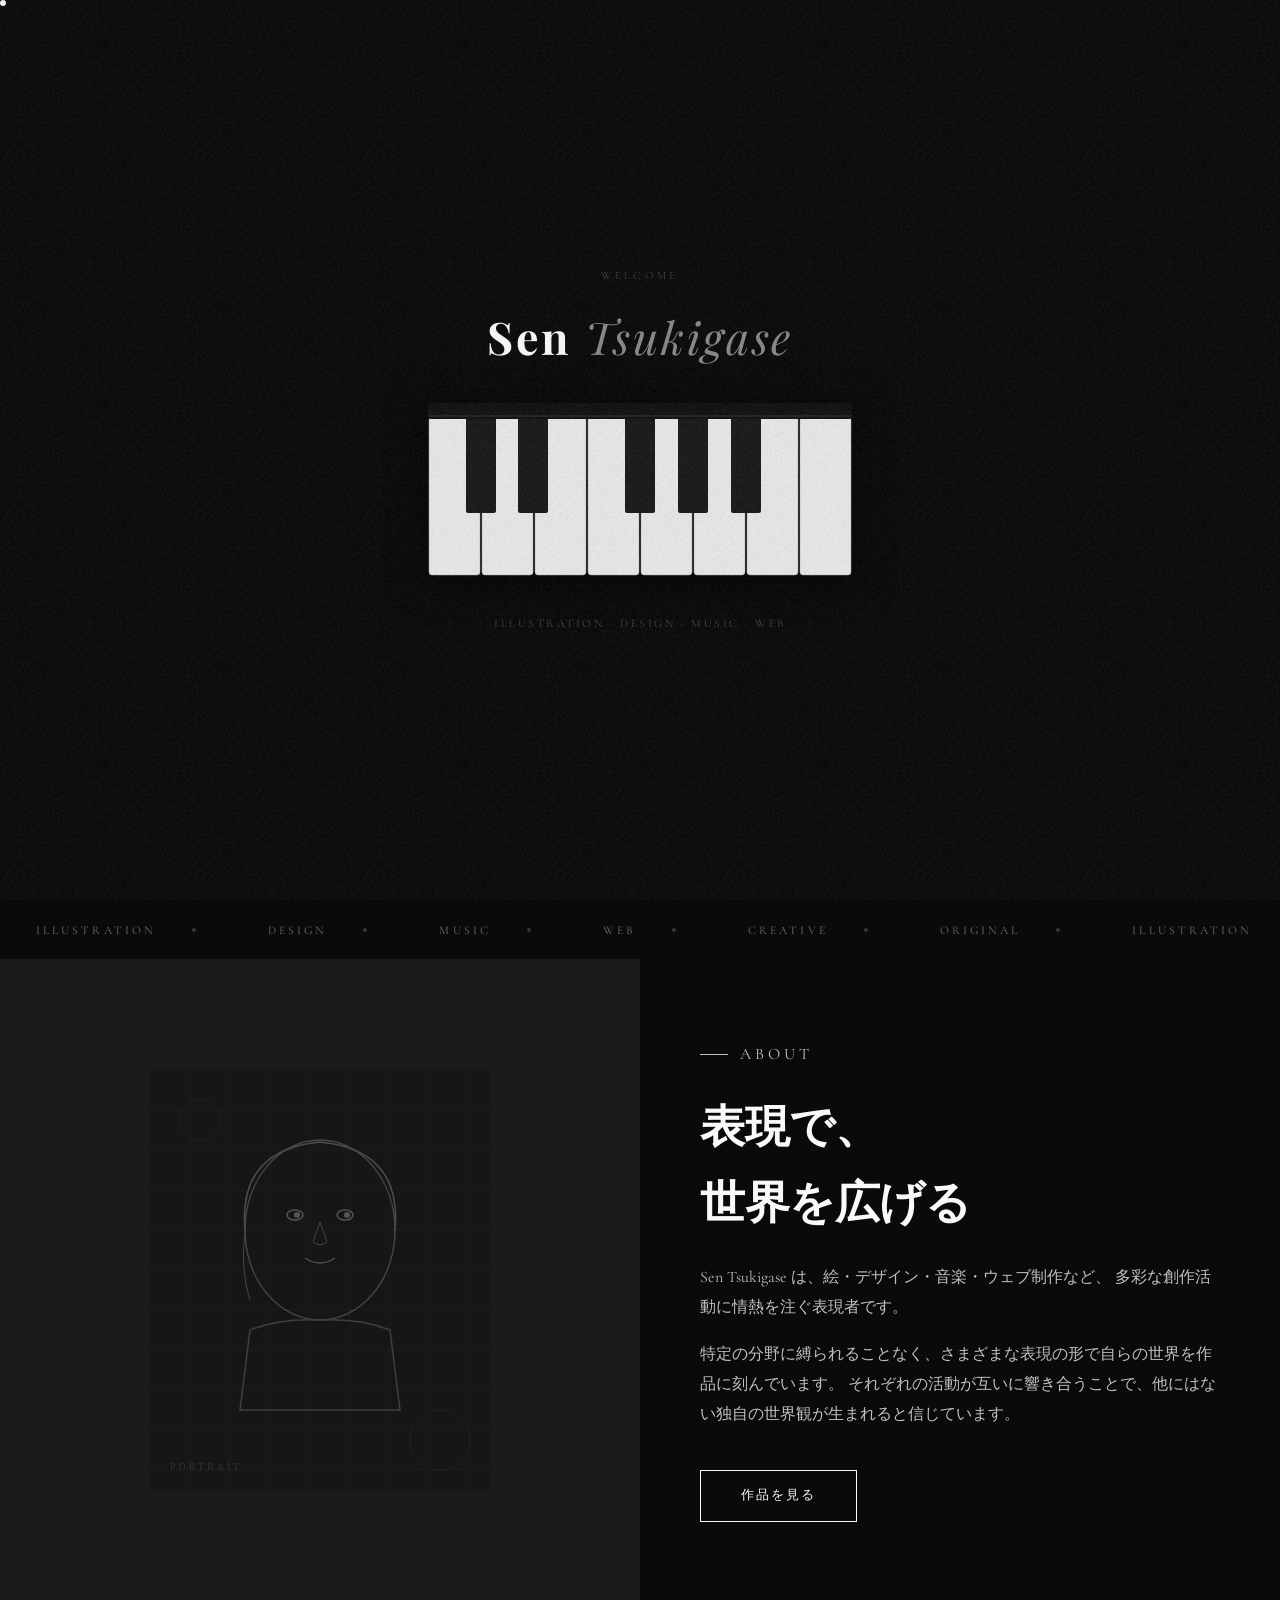
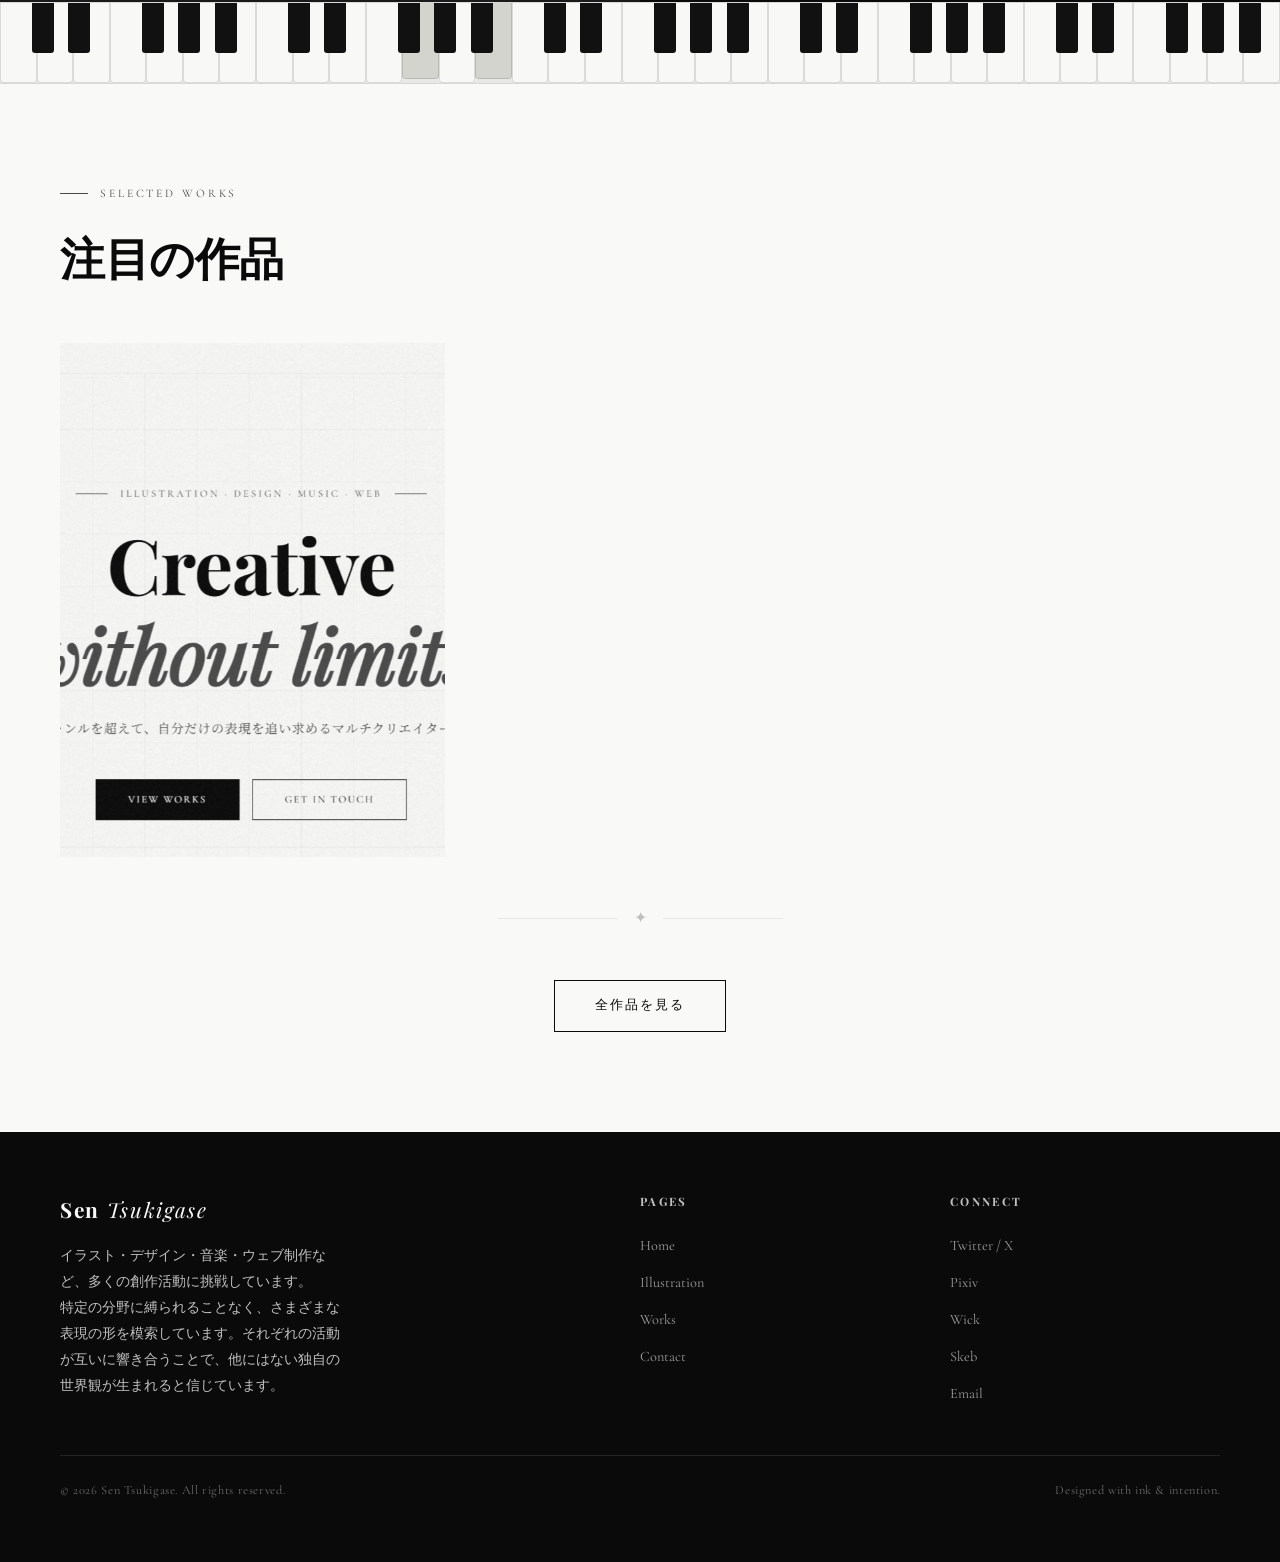
==== commit 09d53a12: "Fix contact form submission and add file attachment support - Add method="POST" and enctype="multipa" ====
--- a/index.html
+++ b/index.html
@@ -14,9 +14,9 @@
   <meta name="twitter:site" content="@Tukigase1000" />
   <meta name="twitter:title" content="Sen Tsukigase — Illustrator" />
   <meta name="twitter:description" content="イラスト・デザイン・音楽・ウェブ制作など、多くの創作活動に挑戦しています。特定の分野に縛られることなく、さまざまな表現の形を模索しています。" />
-  <meta property="og:url" content="https://sen-tukigase.netlify.app/" />
-  <meta property="og:image" content="https://sen-tukigase.netlify.app/images/ogp.jpg" />
-  <meta name="twitter:image" content="https://sen-tukigase.netlify.app/images/ogp.jpg" />
+  <meta property="og:url" content="https://tukigases-sen.netlify.app/" />
+  <meta property="og:image" content="https://tukigases-sen.netlify.app/images/ogp.jpg" />
+  <meta name="twitter:image" content="https://tukigases-sen.netlify.app/images/ogp.jpg" />
   <link rel="preconnect" href="https://fonts.googleapis.com" />
   <link rel="preconnect" href="https://fonts.gstatic.com" crossorigin />
   <link href="https://fonts.googleapis.com/css2?family=Playfair+Display:ital,wght@0,400;0,700;1,400&family=Cormorant+Garamond:ital,wght@0,300;0,400;0,600;1,300;1,400&display=swap" rel="stylesheet" />
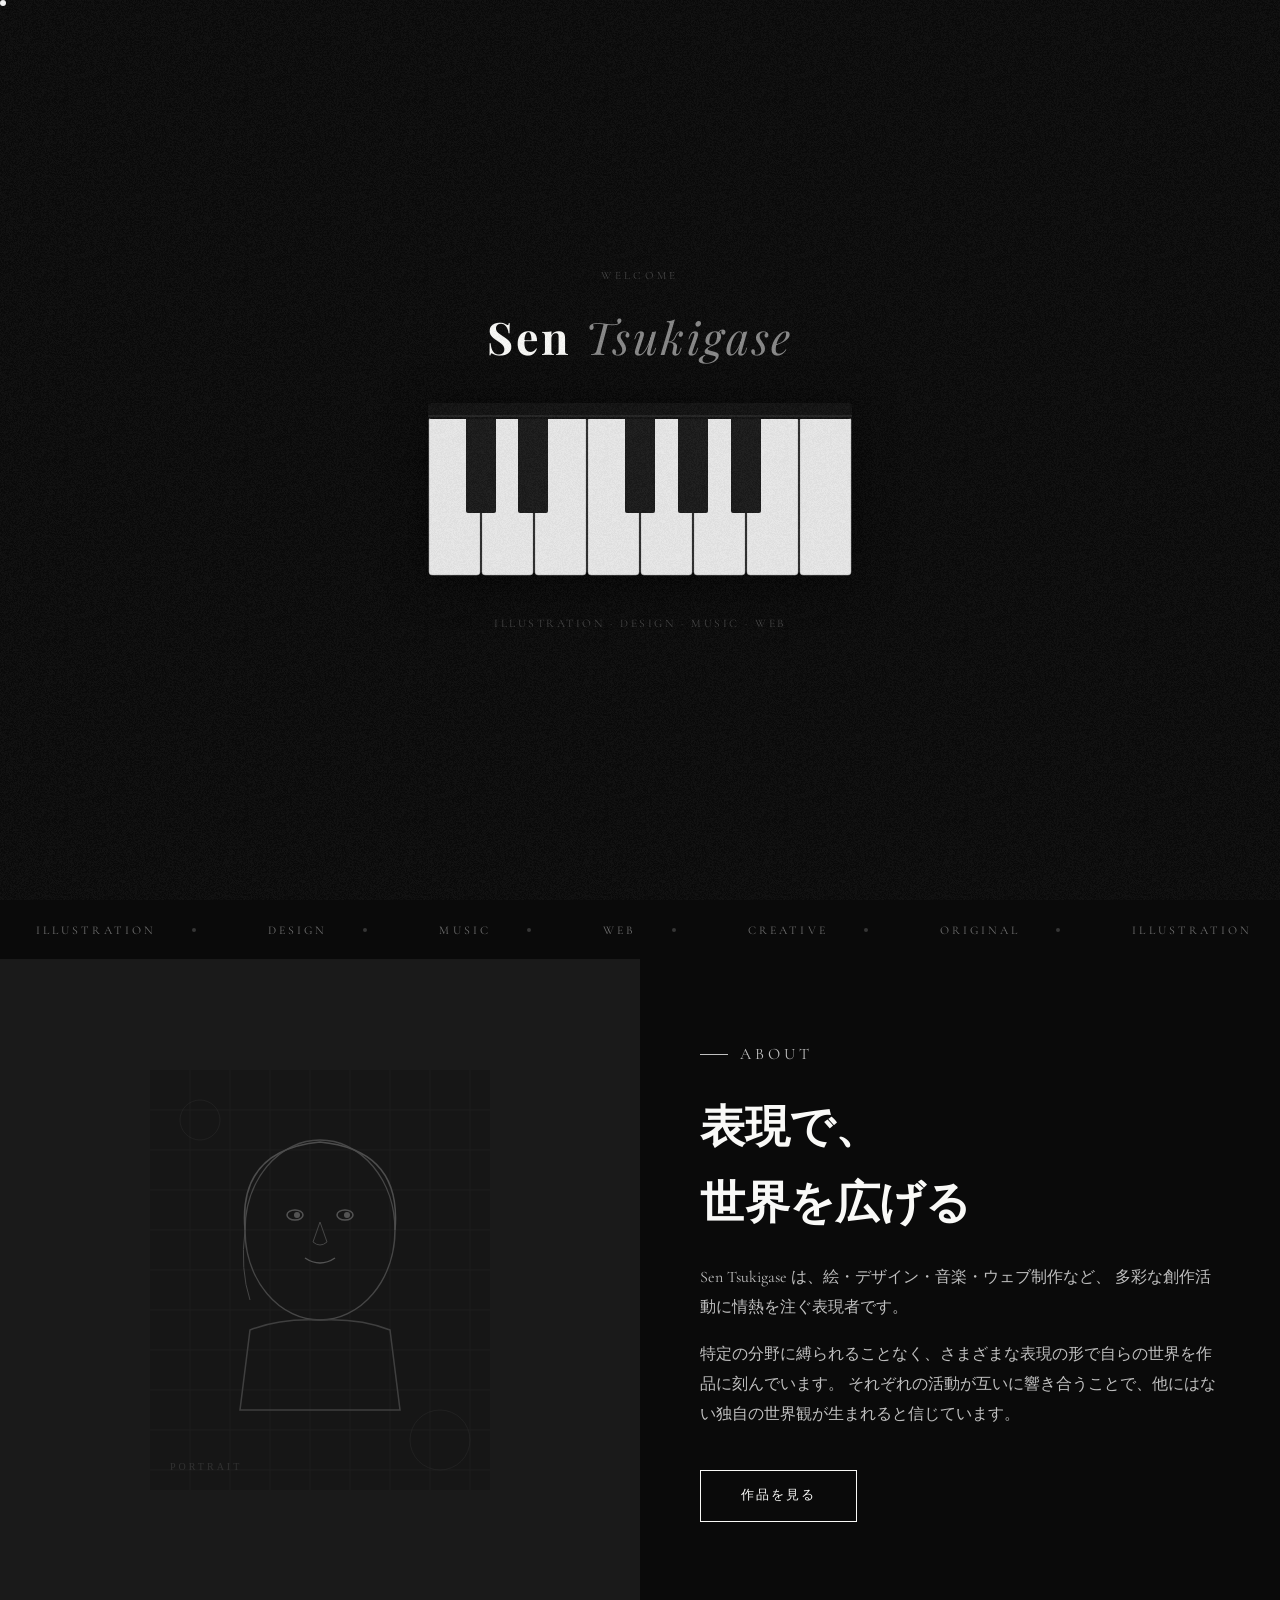
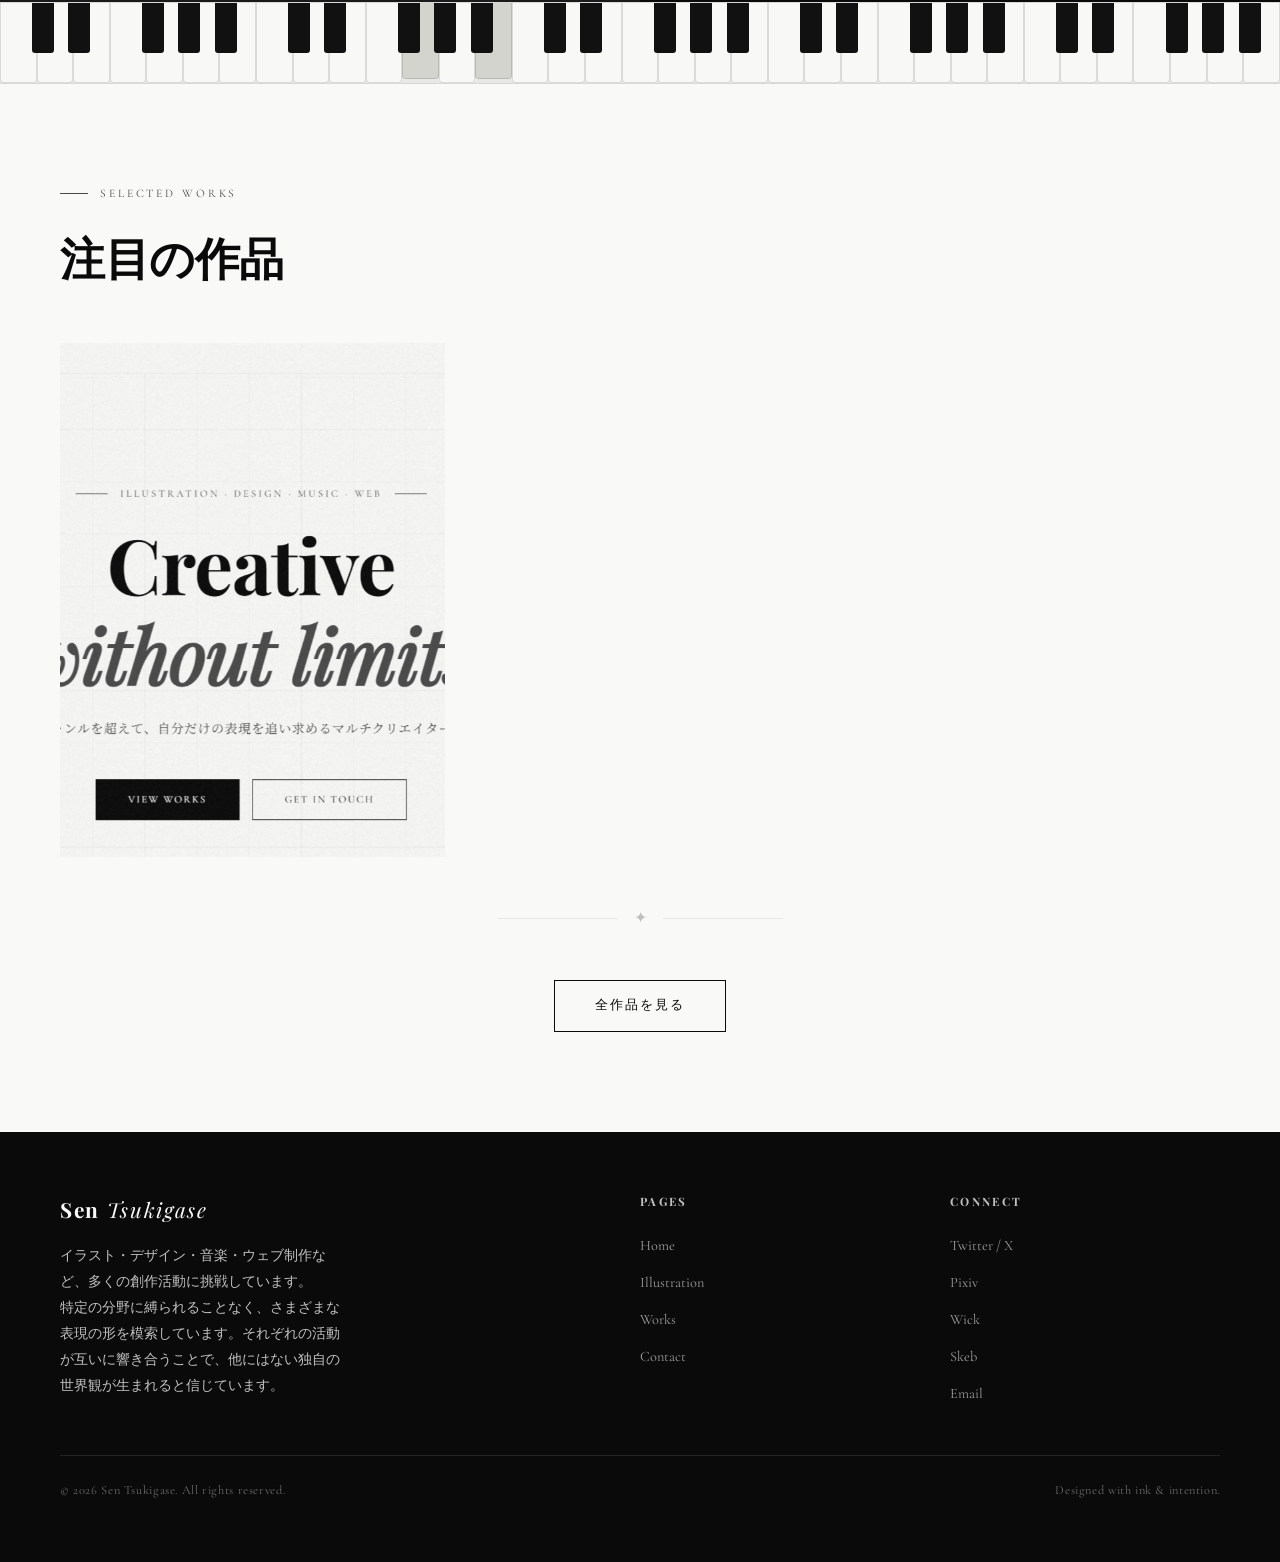
==== commit 035558f0: "Navigate featured works to Works page and auto-open modal Clicking a featured work on the home page " ====
--- a/index.html
+++ b/index.html
@@ -271,6 +271,11 @@
           overlay.appendChild(p);
           div.appendChild(overlay);
 
+          div.style.cursor = 'pointer';
+          div.addEventListener('click', () => {
+            window.location.href = 'works.html?work=' + encodeURIComponent(work.title || '');
+          });
+
           grid.appendChild(div);
         });
 
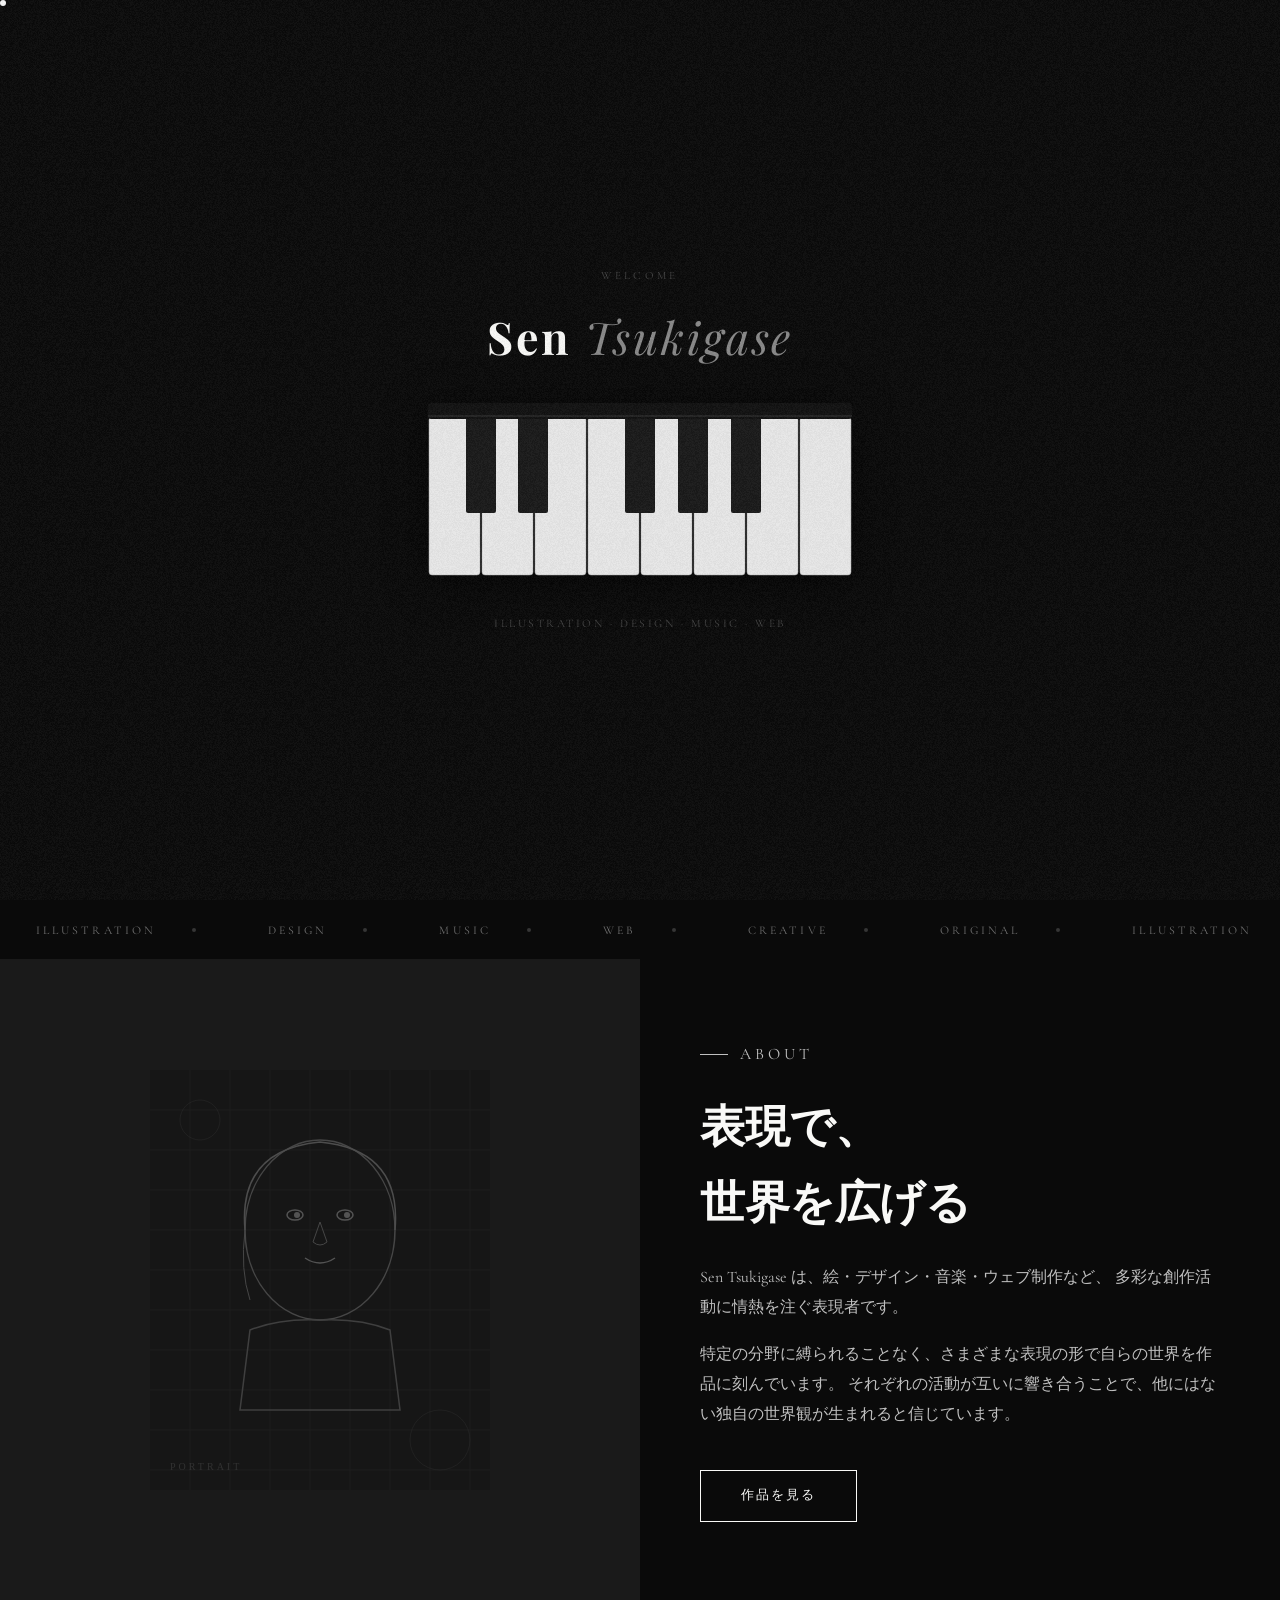
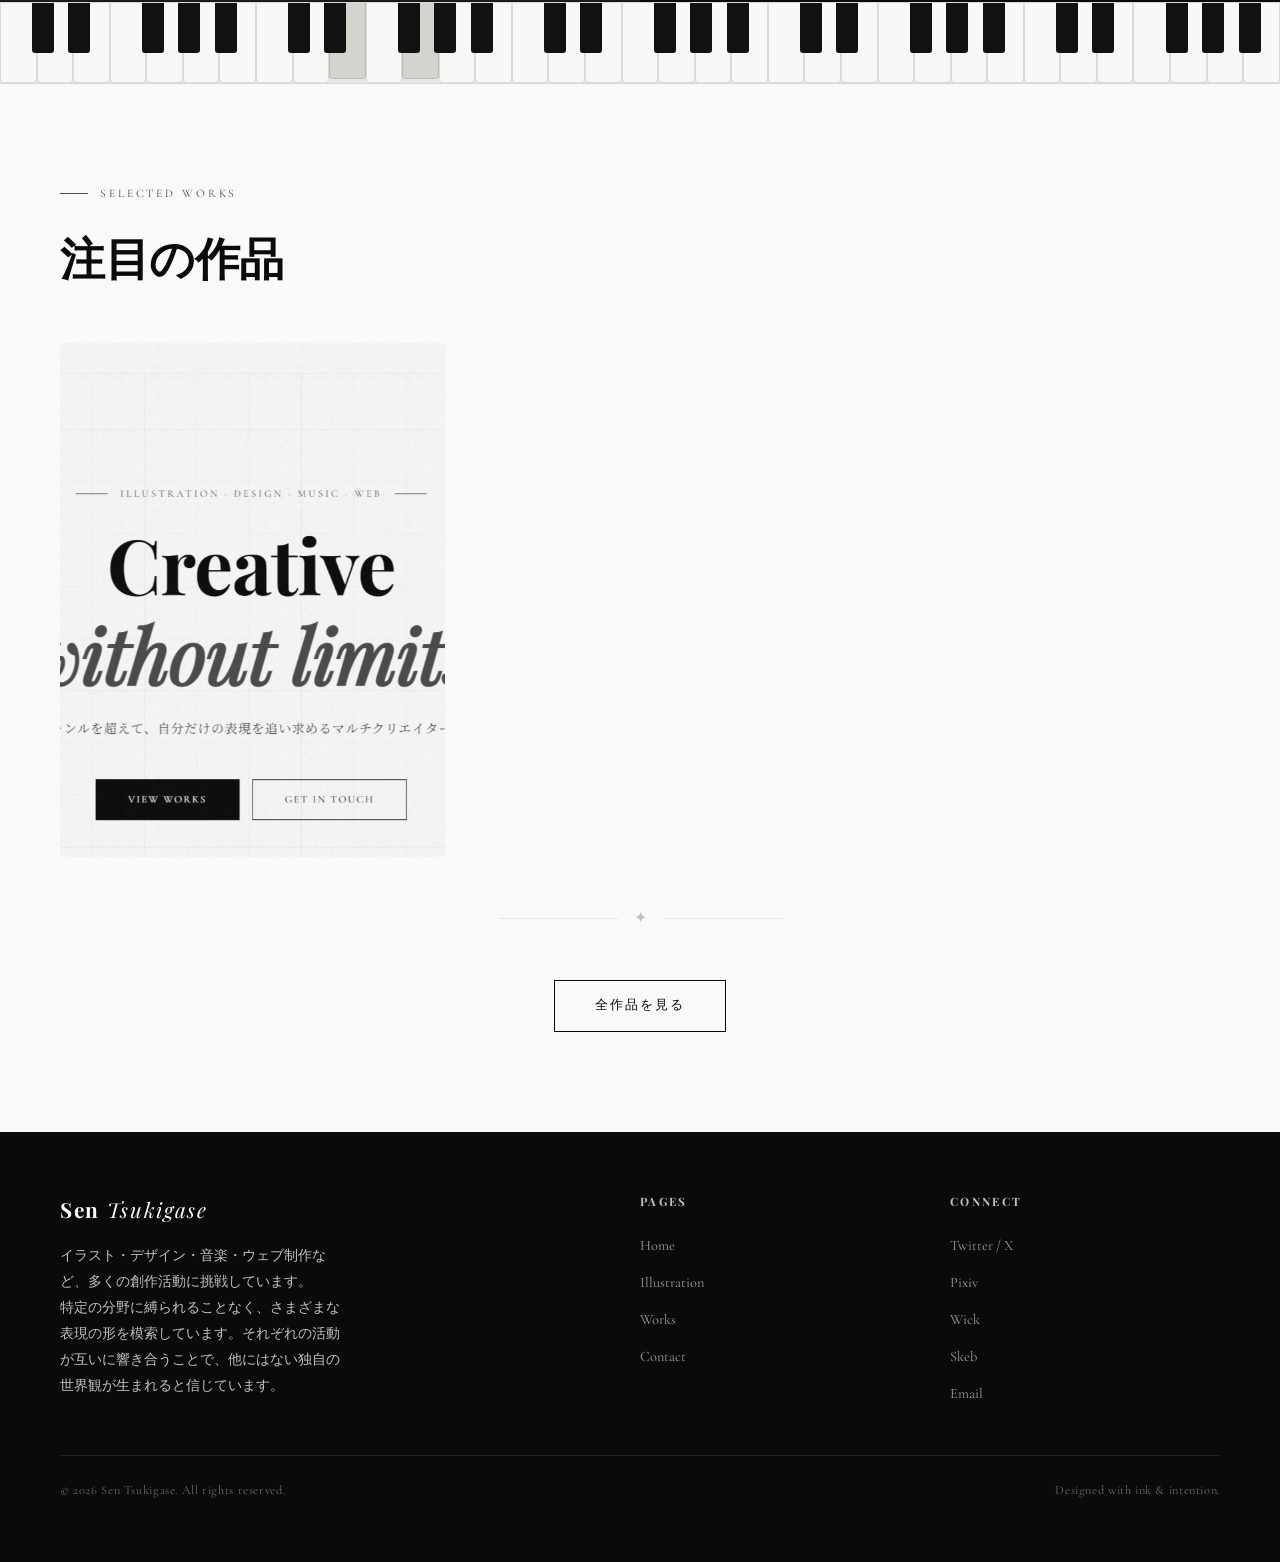
==== commit 00084873: "Add circular profile icon to About section and make prices editable in admin - Add about-icon-circle" ====
--- a/index.html
+++ b/index.html
@@ -102,8 +102,9 @@
     <!-- ABOUT STRIP -->
     <div class="about-strip">
       <div class="about-image" data-reveal="left">
+        <img id="aboutIcon" class="about-icon-circle" src="" alt="Sen Tsukigase" style="display:none;" />
         <!-- Portrait placeholder illustration -->
-        <svg width="340" height="420" viewBox="0 0 340 420" fill="none" xmlns="http://www.w3.org/2000/svg">
+        <svg id="aboutPlaceholder" width="340" height="420" viewBox="0 0 340 420" fill="none" xmlns="http://www.w3.org/2000/svg">
           <!-- Background texture lines -->
           <rect width="340" height="420" fill="#111"/>
           <line x1="0" y1="40" x2="340" y2="40" stroke="#222" stroke-width="1"/>
@@ -158,7 +159,7 @@
           特定の分野に縛られることなく、さまざまな表現の形で自らの世界を作品に刻んでいます。
           それぞれの活動が互いに響き合うことで、他にはない独自の世界観が生まれると信じています。
         </p>
-        <a href="works.html" class="btn">作品を見る</a>
+        <a href="illustration.html" class="btn">作品を見る</a>
       </div>
     </div>
 
@@ -214,6 +215,20 @@
   <script src="data/works.js"></script>
   <script src="reveal.js" defer></script>
   <script src="interactions.js" defer></script>
+  <script>
+    fetch('/data/profile.json')
+      .then(r => r.ok ? r.json() : null)
+      .then(data => {
+        if (data && data.icon) {
+          const img = document.getElementById('aboutIcon');
+          const svg = document.getElementById('aboutPlaceholder');
+          img.src = data.icon;
+          img.style.display = 'block';
+          if (svg) svg.style.display = 'none';
+        }
+      })
+      .catch(() => {});
+  </script>
   <script>
     // Netlify Identity: ログイン後に管理画面へリダイレクト
     if (window.netlifyIdentity) {
--- a/styles.css
+++ b/styles.css
@@ -282,6 +282,15 @@
   opacity: 0.4;
 }
 
+.about-icon-circle {
+  width: 220px;
+  height: 220px;
+  border-radius: 50%;
+  object-fit: cover;
+  display: block;
+  border: 2px solid #2a2a2a;
+}
+
 .about-text {
   padding: 80px 60px;
   display: flex;
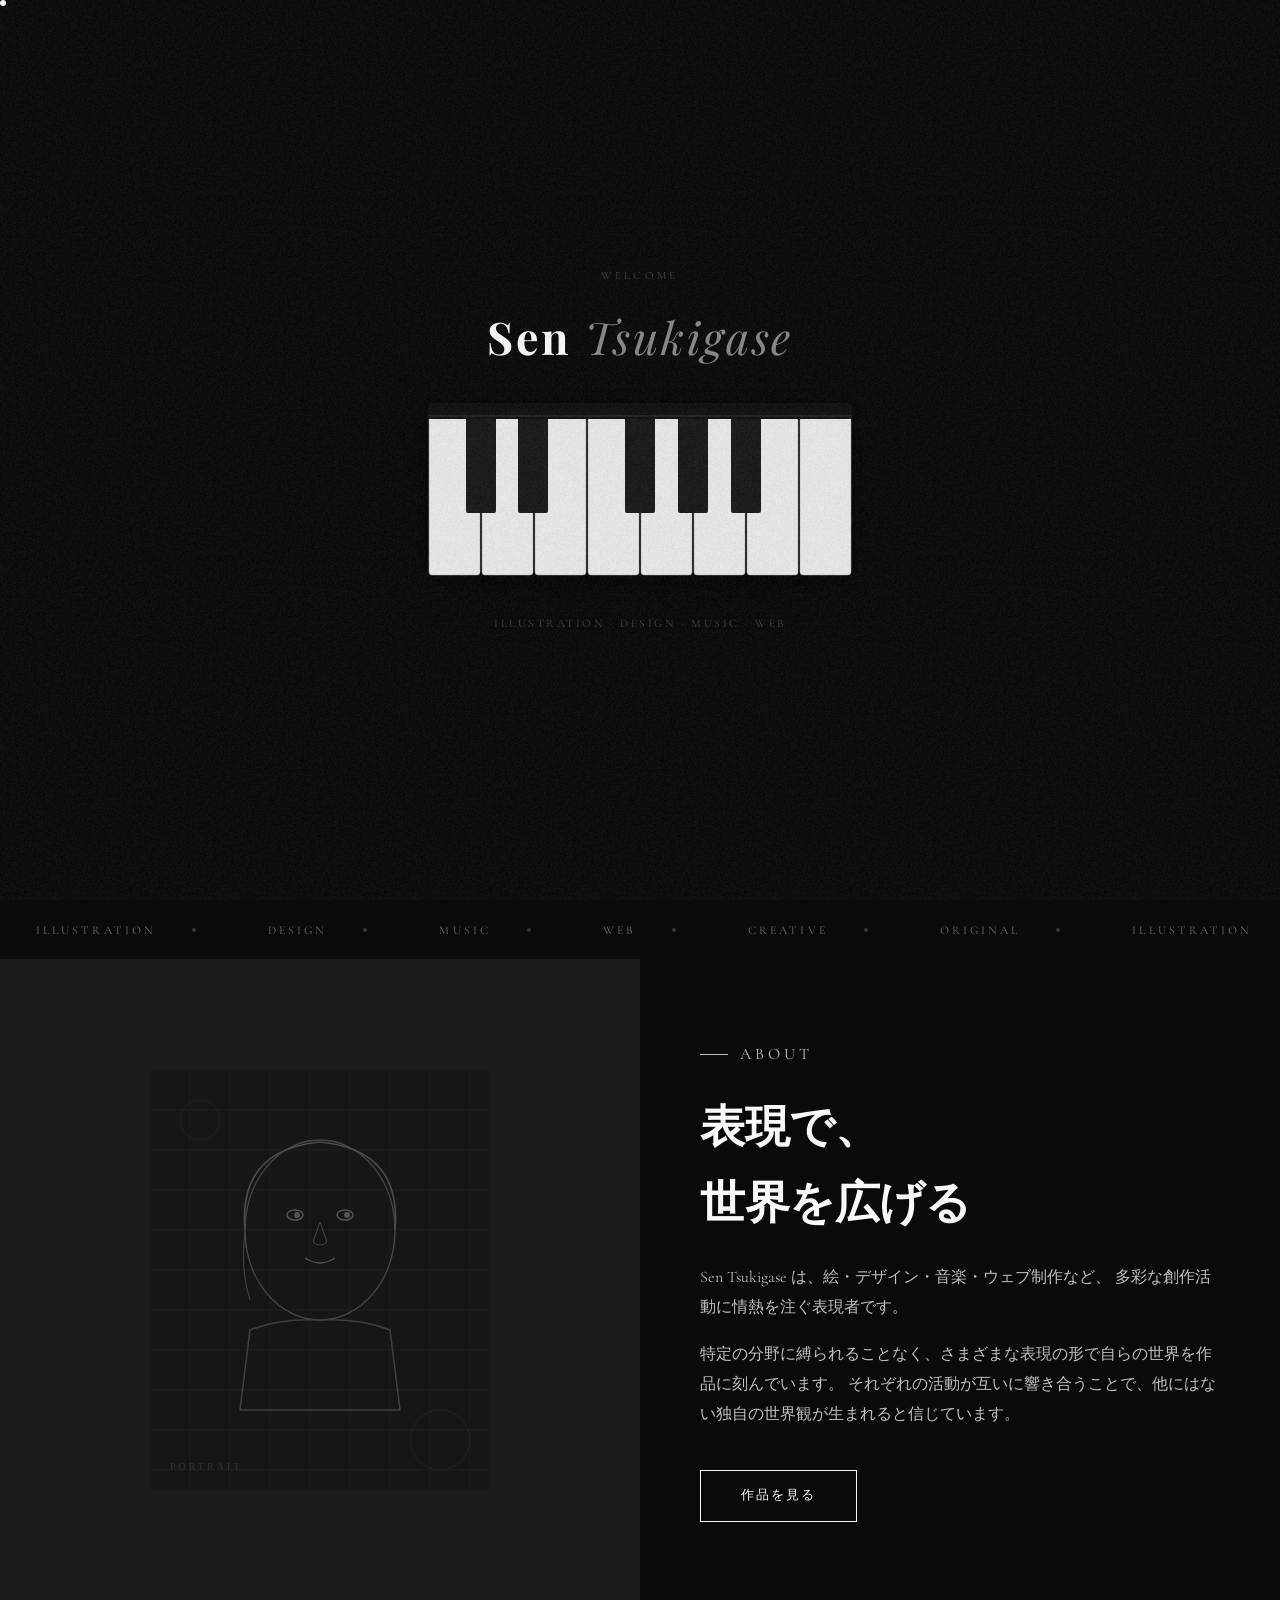
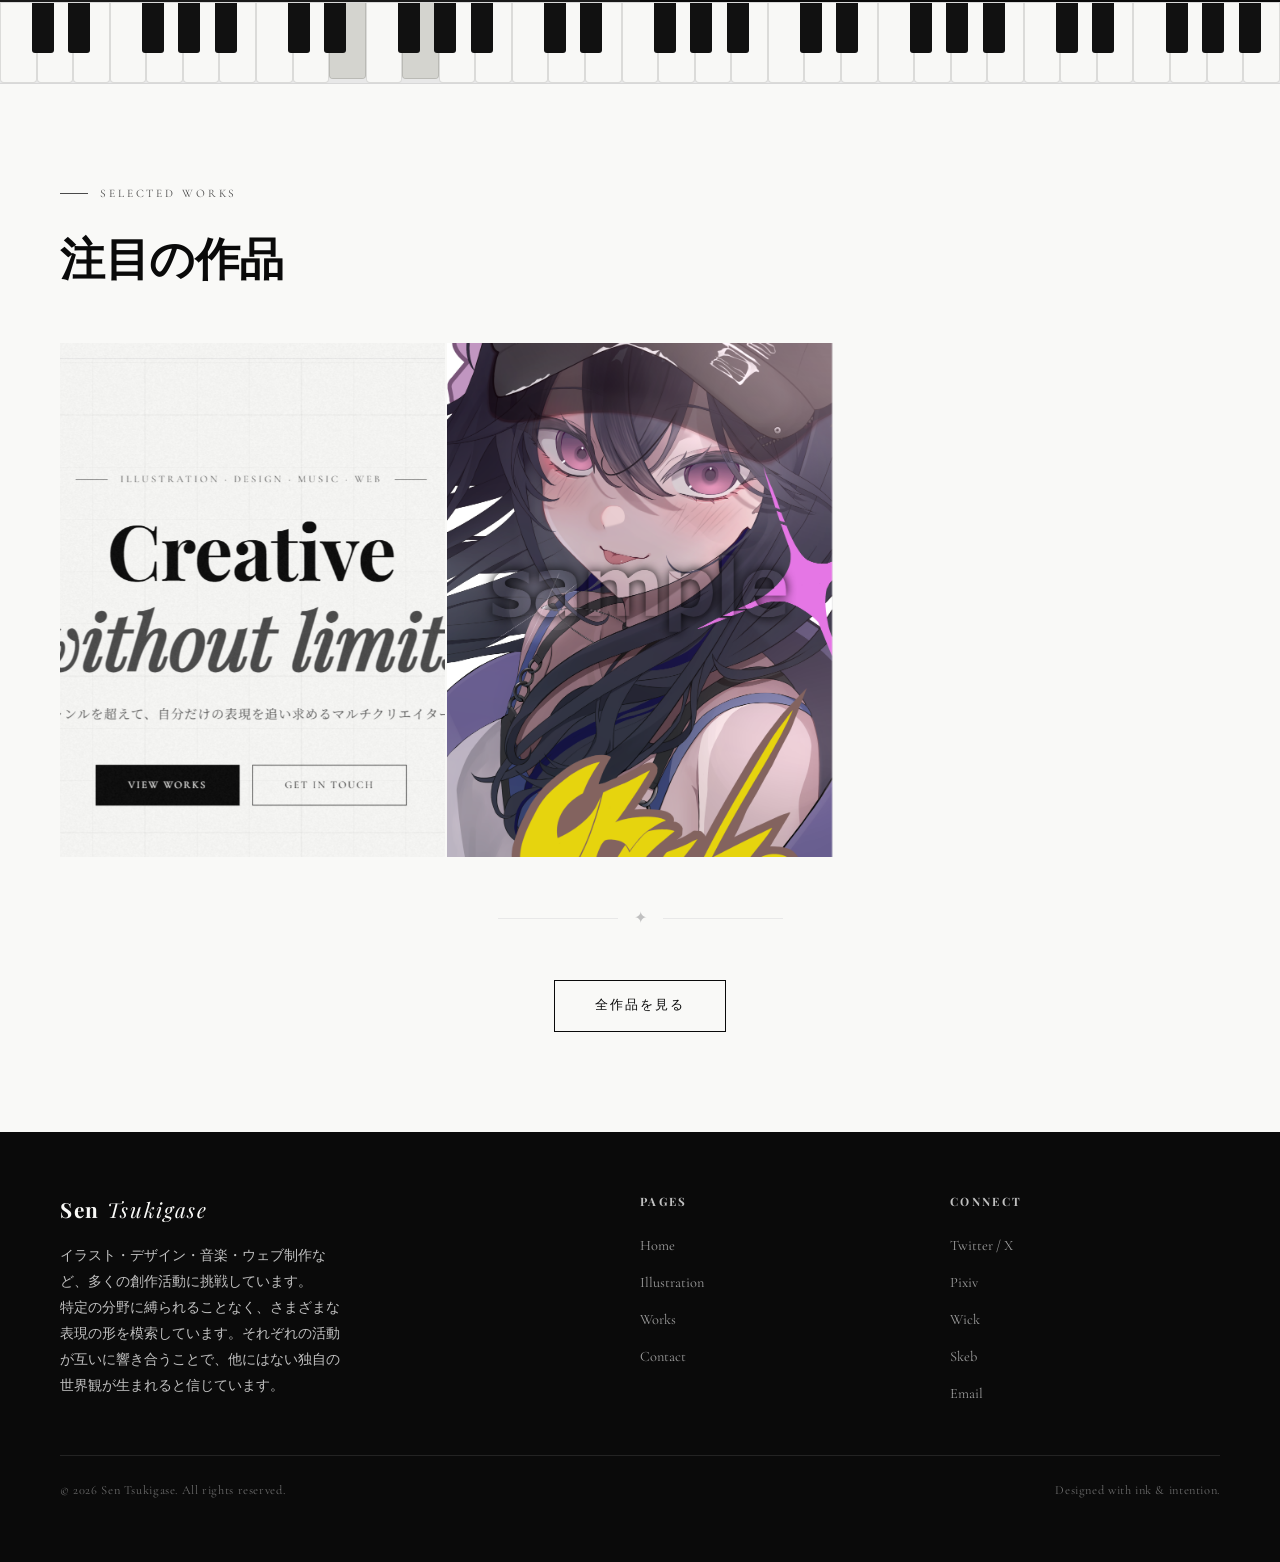
==== commit 1cad6513: "Use relative paths for data/image fetches to support GitHub Pages mirror Root-absolute paths (/data/" ====
--- a/index.html
+++ b/index.html
@@ -216,7 +216,7 @@
   <script src="reveal.js" defer></script>
   <script src="interactions.js" defer></script>
   <script>
-    fetch('/data/profile.json')
+    fetch('data/profile.json')
       .then(r => r.ok ? r.json() : null)
       .then(data => {
         if (data && data.icon) {
@@ -246,7 +246,7 @@
       try {
         let items;
         try {
-          const res = await fetch('/data/works.json');
+          const res = await fetch('data/works.json');
           if (!res.ok) throw new Error();
           const data = await res.json();
           items = (data.items || []).slice(0, 3);
